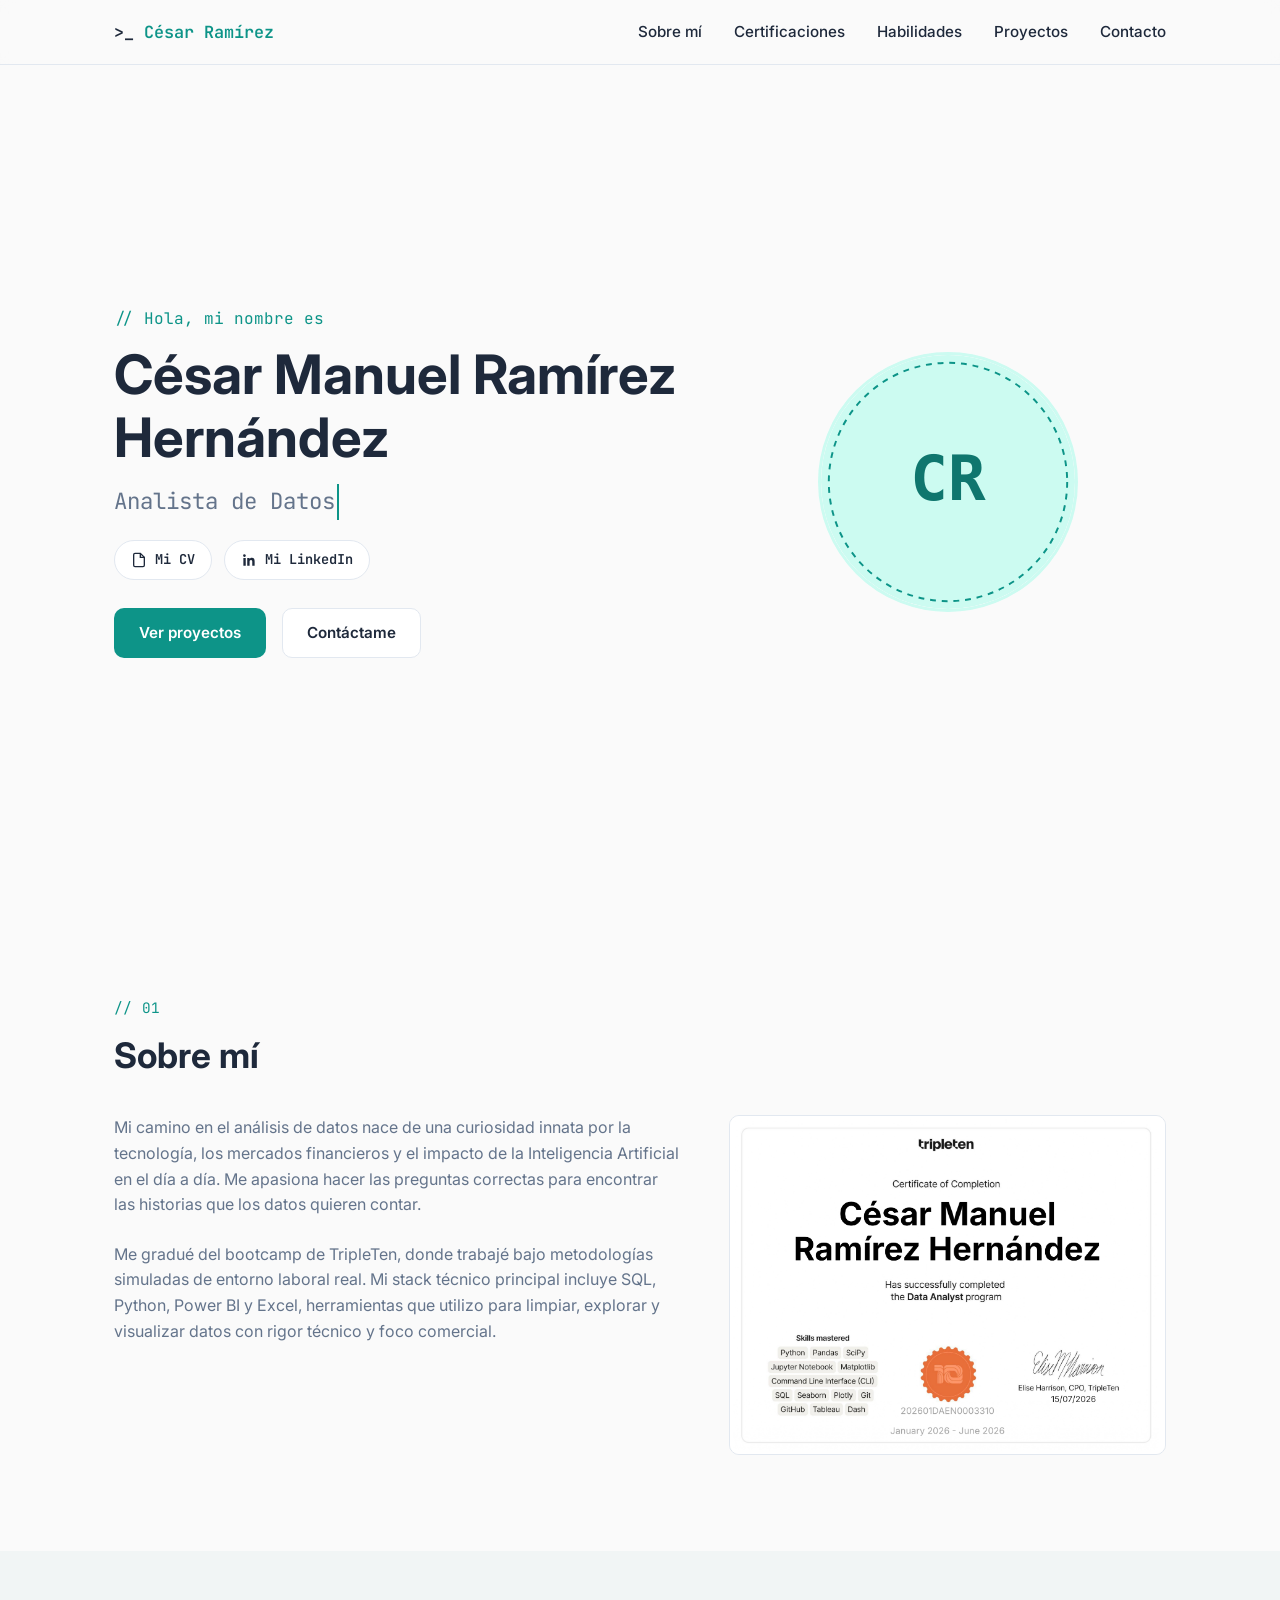
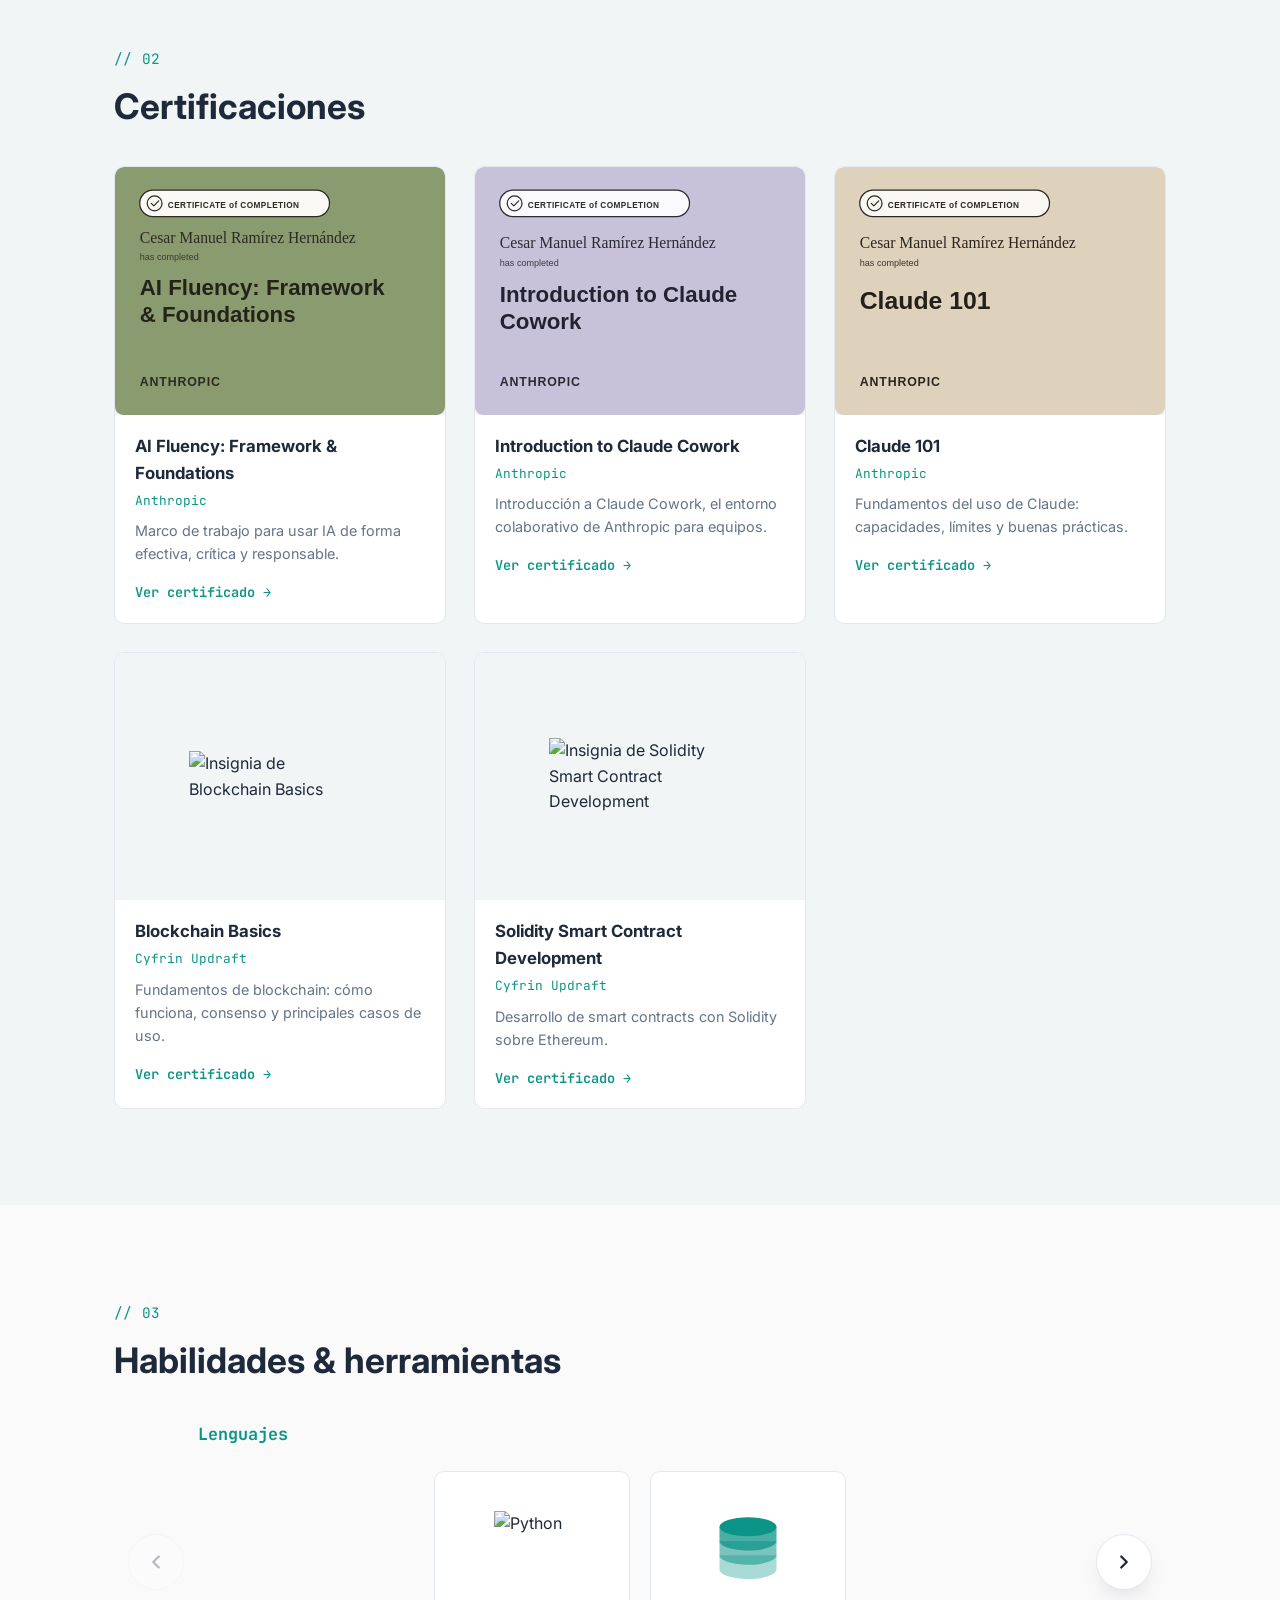
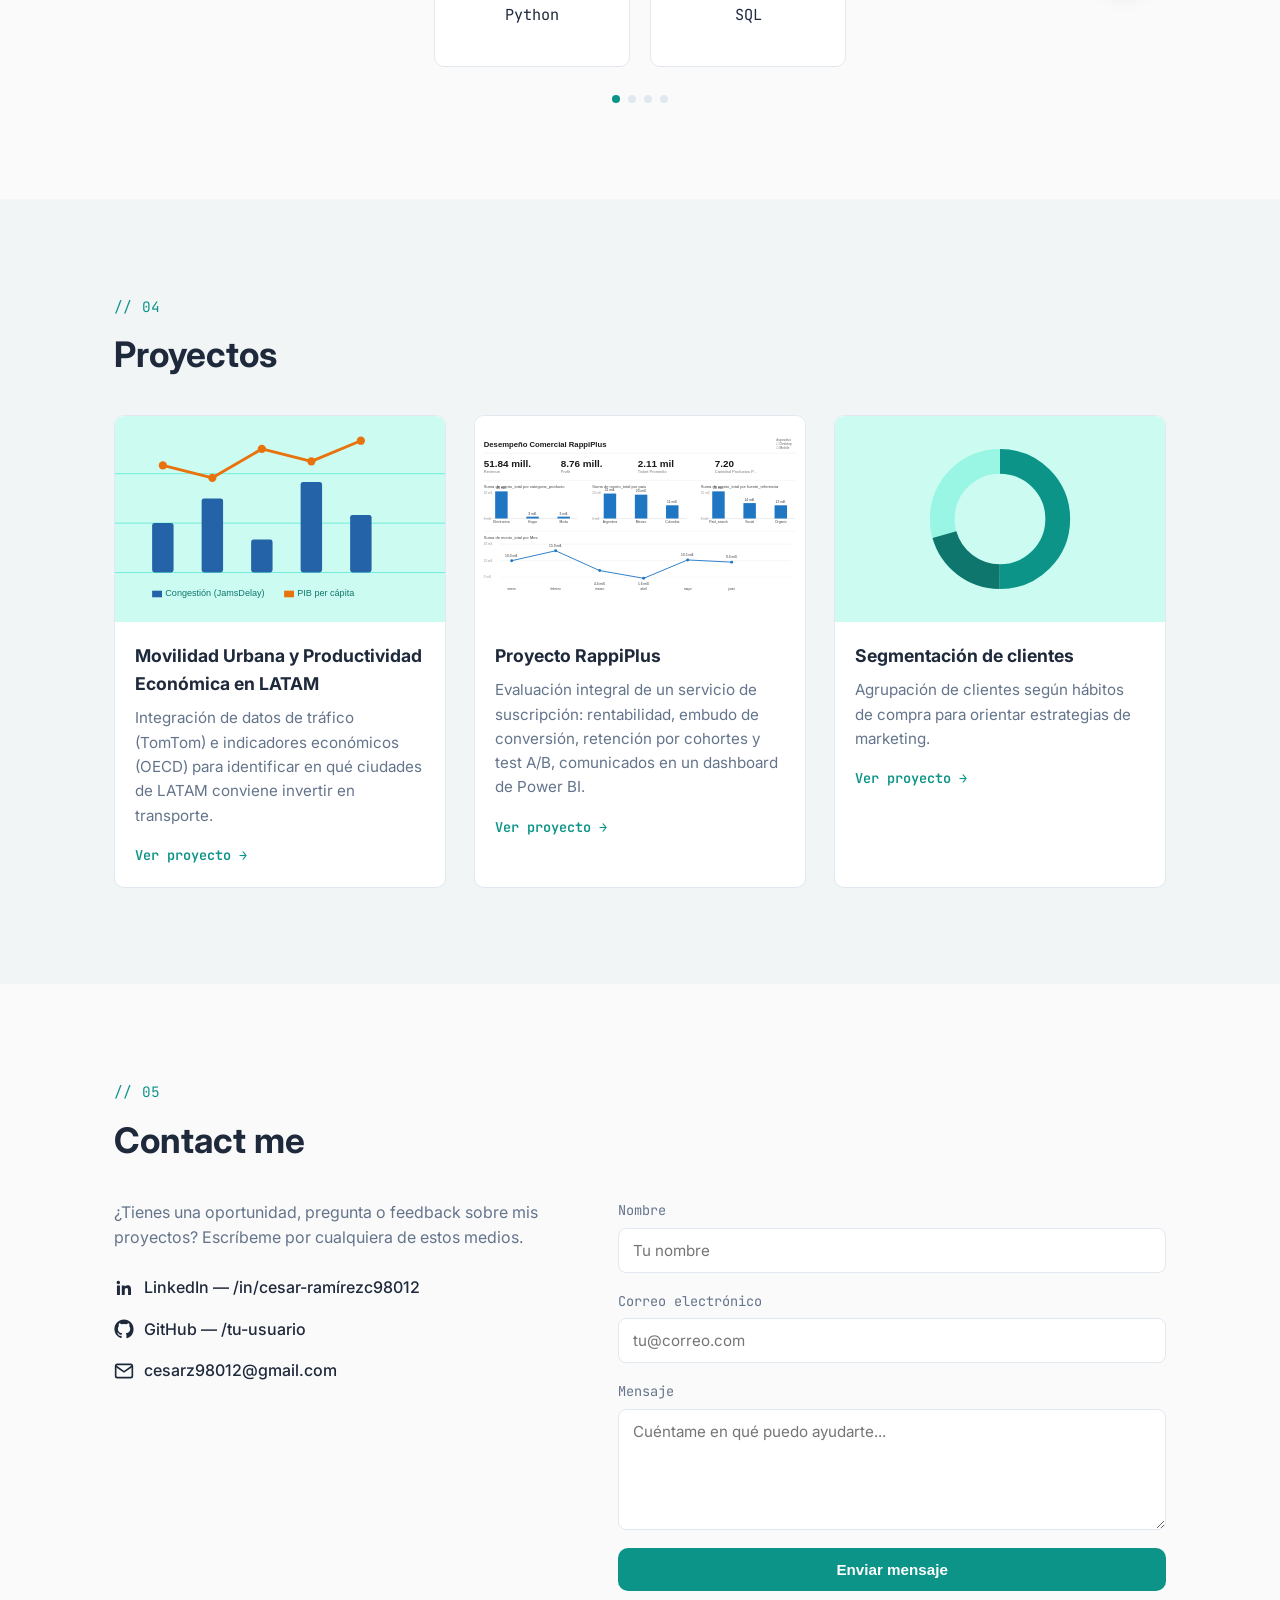
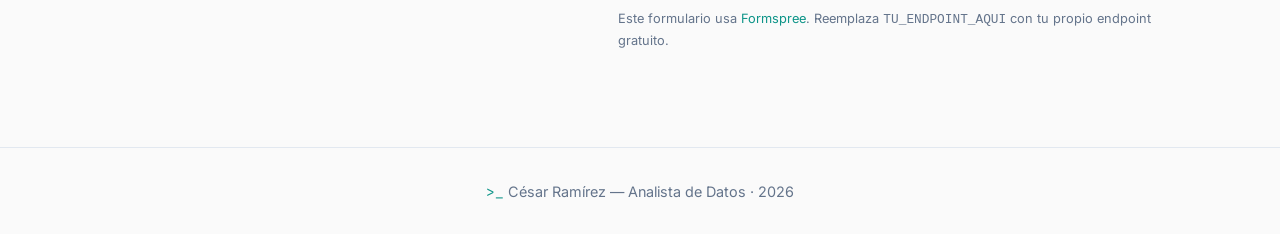
==== index.html @ 8d40a119 "Publicar portafolio de analista de datos Sitio estático con perfil, certificaciones, habilidades, pr" ====
<!DOCTYPE html>
<html lang="es">
<head>
<meta charset="UTF-8">
<meta name="viewport" content="width=device-width, initial-scale=1.0">
<title>César Ramírez — Analista de Datos</title>
<meta name="description" content="Portafolio de César Manuel Ramírez Hernández, analista de datos: proyectos, habilidades y contacto.">
<link rel="preconnect" href="https://fonts.googleapis.com">
<link href="https://fonts.googleapis.com/css2?family=Inter:wght@400;500;600;700&family=JetBrains+Mono:wght@400;600;700&display=swap" rel="stylesheet">
<link rel="stylesheet" href="css/style.css">
</head>
<body>

<nav class="navbar">
  <div class="container">
    <a href="#" class="logo">&gt;_ <span class="accent">César Ramírez</span></a>
    <ul class="nav-links">
      <li><a href="#sobre-mi">Sobre mí</a></li>
      <li><a href="#certificaciones">Certificaciones</a></li>
      <li><a href="#habilidades">Habilidades</a></li>
      <li><a href="#proyectos">Proyectos</a></li>
      <li><a href="#contacto">Contacto</a></li>
    </ul>
    <button class="nav-toggle" aria-label="Abrir menú">
      <span></span><span></span><span></span>
    </button>
  </div>
</nav>

<!-- Hero -->
<header class="hero">
  <div class="container">
    <div class="hero-text">
      <p class="hero-greeting">// Hola, mi nombre es</p>
      <h1>César Manuel Ramírez Hernández</h1>
      <p class="hero-role"><span class="hero-role-text"></span><span class="cursor">&nbsp;</span></p>
      <div class="hero-badges">
        <a href="assets/cv/CV-Cesar-Ramirez.pdf" target="_blank" rel="noopener" class="badge">
          <svg viewBox="0 0 24 24" fill="none" stroke="currentColor" stroke-width="2"><path d="M14 2H6a2 2 0 0 0-2 2v16a2 2 0 0 0 2 2h12a2 2 0 0 0 2-2V8z"/><path d="M14 2v6h6"/></svg>
          Mi CV
        </a>
        <a href="https://www.linkedin.com/in/cesar-ram%C3%ADrezc98012/" target="_blank" rel="noopener" class="badge">
          <svg viewBox="0 0 24 24" fill="currentColor"><path d="M20.45 20.45h-3.56v-5.57c0-1.33-.02-3.03-1.85-3.03-1.86 0-2.14 1.45-2.14 2.94v5.66H9.34V9h3.42v1.56h.05c.48-.9 1.63-1.85 3.36-1.85 3.6 0 4.27 2.37 4.27 5.45v6.29zM5.34 7.43a2.07 2.07 0 1 1 0-4.13 2.07 2.07 0 0 1 0 4.13zM7.12 20.45H3.56V9h3.56v11.45z"/></svg>
          Mi LinkedIn
        </a>
      </div>
      <div class="hero-cta">
        <a href="#proyectos" class="btn btn-primary">Ver proyectos</a>
        <a href="#contacto" class="btn btn-outline">Contáctame</a>
      </div>
    </div>
    <div class="hero-avatar">
      <img src="assets/img/avatar.svg" alt="Foto de perfil de César Ramírez" width="260" height="260">
    </div>
  </div>
</header>

<!-- Sobre mi -->
<section id="sobre-mi">
  <div class="container">
    <p class="section-label">// 01</p>
    <h2>Sobre mí</h2>
    <div class="about-grid">
      <div class="about-content">
        <p>Mi camino en el análisis de datos nace de una curiosidad innata por la tecnología, los mercados financieros y el impacto de la Inteligencia Artificial en el día a día. Me apasiona hacer las preguntas correctas para encontrar las historias que los datos quieren contar.</p>
        <p>Me gradué del bootcamp de TripleTen, donde trabajé bajo metodologías simuladas de entorno laboral real. Mi stack técnico principal incluye SQL, Python, Power BI y Excel, herramientas que utilizo para limpiar, explorar y visualizar datos con rigor técnico y foco comercial.</p>
      </div>

      <div class="diploma-card">
        <img src="assets/img/certs/tripleten-diploma.jpg" alt="Certificado de Data Analyst de TripleTen a nombre de César Manuel Ramírez Hernández">
      </div>
    </div>
  </div>
</section>

<!-- Certificaciones -->
<section id="certificaciones">
  <div class="container">
    <p class="section-label">// 02</p>
    <h2>Certificaciones</h2>
    <div class="certs-grid">

      <a href="https://verify.skilljar.com/c/xih43ahjy96b" target="_blank" rel="noopener" class="cert-card">
        <div class="cert-thumb cert-thumb-full"><img src="assets/img/certs/ai-fluency.svg" alt="Certificado de AI Fluency: Framework & Foundations"></div>
        <div class="cert-body">
          <h3>AI Fluency: Framework &amp; Foundations</h3>
          <span class="cert-issuer">Anthropic</span>
          <p>Marco de trabajo para usar IA de forma efectiva, crítica y responsable.</p>
          <span class="cert-link">Ver certificado →</span>
        </div>
      </a>

      <a href="https://verify.skilljar.com/c/6xf5xgwtjjh9" target="_blank" rel="noopener" class="cert-card">
        <div class="cert-thumb cert-thumb-full"><img src="assets/img/certs/claude-cowork.svg" alt="Certificado de Introduction to Claude Cowork"></div>
        <div class="cert-body">
          <h3>Introduction to Claude Cowork</h3>
          <span class="cert-issuer">Anthropic</span>
          <p>Introducción a Claude Cowork, el entorno colaborativo de Anthropic para equipos.</p>
          <span class="cert-link">Ver certificado →</span>
        </div>
      </a>

      <a href="https://verify.skilljar.com/c/8r6z4qboiqzu" target="_blank" rel="noopener" class="cert-card">
        <div class="cert-thumb cert-thumb-full"><img src="assets/img/certs/claude-101.svg" alt="Certificado de Claude 101"></div>
        <div class="cert-body">
          <h3>Claude 101</h3>
          <span class="cert-issuer">Anthropic</span>
          <p>Fundamentos del uso de Claude: capacidades, límites y buenas prácticas.</p>
          <span class="cert-link">Ver certificado →</span>
        </div>
      </a>

      <a href="https://profiles.cyfrin.io/u/cesarz98012/achievements/blockchain-basics" target="_blank" rel="noopener" class="cert-card">
        <div class="cert-thumb"><img src="https://res.cloudinary.com/droqoz7lg/image/upload/f_auto/q_auto/v1748556702/assets/blockchain-basics-badge.png" alt="Insignia de Blockchain Basics"></div>
        <div class="cert-body">
          <h3>Blockchain Basics</h3>
          <span class="cert-issuer">Cyfrin Updraft</span>
          <p>Fundamentos de blockchain: cómo funciona, consenso y principales casos de uso.</p>
          <span class="cert-link">Ver certificado →</span>
        </div>
      </a>

      <a href="https://profiles.cyfrin.io/u/cesarz98012/achievements/solidity" target="_blank" rel="noopener" class="cert-card">
        <div class="cert-thumb"><img src="https://res.cloudinary.com/droqoz7lg/image/upload/f_auto/q_auto/v1748556702/assets/solidity-101.png" alt="Insignia de Solidity Smart Contract Development"></div>
        <div class="cert-body">
          <h3>Solidity Smart Contract Development</h3>
          <span class="cert-issuer">Cyfrin Updraft</span>
          <p>Desarrollo de smart contracts con Solidity sobre Ethereum.</p>
          <span class="cert-link">Ver certificado →</span>
        </div>
      </a>

    </div>
  </div>
</section>

<!-- Habilidades -->
<section id="habilidades">
  <div class="container">
    <p class="section-label">// 03</p>
    <h2>Habilidades &amp; herramientas</h2>
    <div class="skills-carousel">
      <button class="carousel-arrow prev" id="skillPrev" aria-label="Categoría anterior">
        <svg viewBox="0 0 24 24" fill="none" stroke="currentColor" stroke-width="2.5" stroke-linecap="round" stroke-linejoin="round"><polyline points="15 18 9 12 15 6"/></svg>
      </button>
      <button class="carousel-arrow next" id="skillNext" aria-label="Siguiente categoría">
        <svg viewBox="0 0 24 24" fill="none" stroke="currentColor" stroke-width="2.5" stroke-linecap="round" stroke-linejoin="round"><polyline points="9 18 15 12 9 6"/></svg>
      </button>
      <div class="skills-track-wrap">
        <div class="skills-track">

          <div class="skill-slide">
            <h3>Lenguajes</h3>
            <div class="skill-items">
              <div class="skill-item"><img src="https://cdn.jsdelivr.net/npm/simple-icons@latest/icons/python.svg" alt="Python"><span>Python</span></div>
              <div class="skill-item"><img src="assets/img/skills/sql.svg" alt="SQL"><span>SQL</span></div>
            </div>
          </div>

          <div class="skill-slide">
            <h3>Librerías</h3>
            <div class="skill-items">
              <div class="skill-item"><img src="https://cdn.jsdelivr.net/npm/simple-icons@latest/icons/pandas.svg" alt="Pandas"><span>Pandas</span></div>
              <div class="skill-item"><img src="https://cdn.jsdelivr.net/npm/simple-icons@latest/icons/numpy.svg" alt="NumPy"><span>NumPy</span></div>
              <div class="skill-item"><img src="assets/img/skills/matplotlib.svg" alt="Matplotlib"><span>Matplotlib</span></div>
              <div class="skill-item"><img src="assets/img/skills/seaborn.svg" alt="Seaborn"><span>Seaborn</span></div>
            </div>
          </div>

          <div class="skill-slide">
            <h3>Visualización</h3>
            <div class="skill-items">
              <div class="skill-item"><img src="https://cdn.jsdelivr.net/npm/simple-icons@latest/icons/tableau.svg" alt="Tableau"><span>Tableau</span></div>
              <div class="skill-item"><img src="https://cdn.jsdelivr.net/npm/simple-icons@latest/icons/powerbi.svg" alt="Power BI"><span>Power BI</span></div>
              <div class="skill-item"><img src="https://cdn.jsdelivr.net/npm/simple-icons@latest/icons/microsoftexcel.svg" alt="Excel"><span>Excel</span></div>
            </div>
          </div>

          <div class="skill-slide">
            <h3>Otras herramientas</h3>
            <div class="skill-items">
              <div class="skill-item"><img src="https://cdn.jsdelivr.net/npm/simple-icons@latest/icons/git.svg" alt="Git"><span>Git</span></div>
              <div class="skill-item"><img src="https://cdn.jsdelivr.net/npm/simple-icons@latest/icons/github.svg" alt="GitHub"><span>GitHub</span></div>
              <div class="skill-item"><img src="https://cdn.jsdelivr.net/npm/simple-icons@latest/icons/jupyter.svg" alt="Jupyter Notebook"><span>Jupyter Notebook</span></div>
              <div class="skill-item"><img src="https://cdn.jsdelivr.net/npm/simple-icons@latest/icons/googlesheets.svg" alt="Google Sheets"><span>Google Sheets</span></div>
            </div>
          </div>

        </div>
      </div>
      <div class="carousel-dots" id="skillDots">
        <span class="dot active"></span><span class="dot"></span><span class="dot"></span><span class="dot"></span>
      </div>
    </div>
  </div>
</section>

<!-- Proyectos -->
<section id="proyectos">
  <div class="container">
    <p class="section-label">// 04</p>
    <h2>Proyectos</h2>
    <div class="projects-grid">

      <a href="proyectos/proyecto-1.html" class="project-card">
        <div class="project-thumb"><img src="assets/img/projects/proyecto-1.svg" alt="Miniatura del proyecto Movilidad Urbana y Productividad Económica en LATAM"></div>
        <div class="project-body">
          <h3>Movilidad Urbana y Productividad Económica en LATAM</h3>
          <p>Integración de datos de tráfico (TomTom) e indicadores económicos (OECD) para identificar en qué ciudades de LATAM conviene invertir en transporte.</p>
          <span class="project-link">Ver proyecto →</span>
        </div>
      </a>

      <a href="proyectos/proyecto-2.html" class="project-card">
        <div class="project-thumb"><img src="assets/img/projects/proyecto-2.svg" alt="Miniatura del dashboard de desempeño comercial de RappiPlus"></div>
        <div class="project-body">
          <h3>Proyecto RappiPlus</h3>
          <p>Evaluación integral de un servicio de suscripción: rentabilidad, embudo de conversión, retención por cohortes y test A/B, comunicados en un dashboard de Power BI.</p>
          <span class="project-link">Ver proyecto →</span>
        </div>
      </a>

      <a href="proyectos/proyecto-3.html" class="project-card">
        <div class="project-thumb"><img src="assets/img/projects/proyecto-3.svg" alt="Miniatura del proyecto 3"></div>
        <div class="project-body">
          <h3>Segmentación de clientes</h3>
          <p>Agrupación de clientes según hábitos de compra para orientar estrategias de marketing.</p>
          <span class="project-link">Ver proyecto →</span>
        </div>
      </a>

    </div>
  </div>
</section>

<!-- Contacto -->
<section id="contacto">
  <div class="container">
    <p class="section-label">// 05</p>
    <h2>Contact me</h2>
    <div class="contact-grid">
      <div class="contact-info">
        <p style="color: var(--text-muted); margin-bottom: 24px;">¿Tienes una oportunidad, pregunta o feedback sobre mis proyectos? Escríbeme por cualquiera de estos medios.</p>
        <ul class="social-list">
          <li>
            <a href="https://www.linkedin.com/in/cesar-ram%C3%ADrezc98012/" target="_blank" rel="noopener">
              <svg class="social-icon" viewBox="0 0 24 24" fill="currentColor"><path d="M20.45 20.45h-3.56v-5.57c0-1.33-.02-3.03-1.85-3.03-1.86 0-2.14 1.45-2.14 2.94v5.66H9.34V9h3.42v1.56h.05c.48-.9 1.63-1.85 3.36-1.85 3.6 0 4.27 2.37 4.27 5.45v6.29zM5.34 7.43a2.07 2.07 0 1 1 0-4.13 2.07 2.07 0 0 1 0 4.13zM7.12 20.45H3.56V9h3.56v11.45z"/></svg>
              LinkedIn — /in/cesar-ramírezc98012
            </a>
          </li>
          <li>
            <a href="#" target="_blank" rel="noopener">
              <svg class="social-icon" viewBox="0 0 24 24" fill="currentColor"><path d="M12 .5C5.65.5.5 5.65.5 12c0 5.09 3.29 9.4 7.86 10.93.58.1.79-.25.79-.56v-2.17c-3.2.7-3.88-1.35-3.88-1.35-.52-1.33-1.28-1.68-1.28-1.68-1.04-.72.08-.7.08-.7 1.16.08 1.77 1.2 1.77 1.2 1.03 1.77 2.7 1.26 3.36.96.1-.75.4-1.26.72-1.55-2.55-.29-5.24-1.28-5.24-5.68 0-1.26.45-2.28 1.19-3.09-.12-.29-.52-1.46.11-3.05 0 0 .97-.31 3.18 1.18a11 11 0 0 1 5.79 0c2.2-1.49 3.17-1.18 3.17-1.18.63 1.59.24 2.76.12 3.05.74.81 1.19 1.83 1.19 3.09 0 4.41-2.7 5.38-5.27 5.67.41.36.78 1.08.78 2.17v3.22c0 .31.21.67.8.56A11.52 11.52 0 0 0 23.5 12C23.5 5.65 18.35.5 12 .5z"/></svg>
              GitHub — /tu-usuario
            </a>
          </li>
          <li>
            <a href="mailto:cesarz98012@gmail.com">
              <svg class="social-icon" viewBox="0 0 24 24" fill="none" stroke="currentColor" stroke-width="2"><rect x="2" y="4" width="20" height="16" rx="2"/><path d="M2 6l10 7 10-7"/></svg>
              cesarz98012@gmail.com
            </a>
          </li>
        </ul>
      </div>

      <form class="contact-form" action="https://formspree.io/f/TU_ENDPOINT_AQUI" method="POST">
        <div class="form-group">
          <label for="name">Nombre</label>
          <input type="text" id="name" name="name" placeholder="Tu nombre" required>
        </div>
        <div class="form-group">
          <label for="email">Correo electrónico</label>
          <input type="email" id="email" name="_replyto" placeholder="tu@correo.com" required>
        </div>
        <div class="form-group">
          <label for="message">Mensaje</label>
          <textarea id="message" name="message" rows="5" placeholder="Cuéntame en qué puedo ayudarte..." required></textarea>
        </div>
        <button type="submit" class="btn btn-primary">Enviar mensaje</button>
        <p class="form-note">Este formulario usa <a href="https://formspree.io" target="_blank" rel="noopener" style="color: var(--accent);">Formspree</a>. Reemplaza <code>TU_ENDPOINT_AQUI</code> con tu propio endpoint gratuito.</p>
      </form>
    </div>
  </div>
</section>

<footer>
  <div class="container">
    <p><span class="accent">&gt;_</span> César Ramírez — Analista de Datos · <span id="year"></span></p>
  </div>
</footer>

<script>document.getElementById('year').textContent = new Date().getFullYear();</script>
<script src="js/main.js"></script>
</body>
</html>
---- css/style.css ----
/* ============================================
   Variables
============================================ */
:root {
  --bg: #fafafa;
  --bg-alt: #f1f5f5;
  --surface: #ffffff;
  --text: #1e293b;
  --text-muted: #64748b;
  --border: #e2e8f0;
  --accent: #0d9488;
  --accent-dark: #0f766e;
  --accent-light: #ccfbf1;
  --font-sans: 'Inter', system-ui, -apple-system, sans-serif;
  --font-mono: 'JetBrains Mono', 'Courier New', monospace;
  --max-width: 1100px;
  --radius: 10px;
}

* {
  margin: 0;
  padding: 0;
  box-sizing: border-box;
}

html {
  scroll-behavior: smooth;
}

body {
  font-family: var(--font-sans);
  background: var(--bg);
  color: var(--text);
  line-height: 1.6;
  -webkit-font-smoothing: antialiased;
}

a {
  color: inherit;
  text-decoration: none;
}

img {
  max-width: 100%;
  display: block;
}

.container {
  max-width: var(--max-width);
  margin: 0 auto;
  padding: 0 24px;
}

.section-label {
  font-family: var(--font-mono);
  color: var(--accent);
  font-size: 0.9rem;
  margin-bottom: 8px;
  letter-spacing: 0.02em;
}

section h2 {
  font-size: clamp(1.6rem, 3vw, 2.2rem);
  margin-bottom: 32px;
}

section {
  padding: 96px 0;
}

section:nth-of-type(even) {
  background: var(--bg-alt);
}

/* ============================================
   Nav
============================================ */
.navbar {
  position: fixed;
  top: 0;
  left: 0;
  right: 0;
  z-index: 100;
  background: rgba(250, 250, 250, 0.85);
  backdrop-filter: blur(8px);
  border-bottom: 1px solid var(--border);
}

.navbar .container {
  display: flex;
  align-items: center;
  justify-content: space-between;
  height: 64px;
}

.logo {
  font-family: var(--font-mono);
  font-weight: 600;
  font-size: 1.05rem;
}

.logo .accent {
  color: var(--accent);
}

.nav-links {
  display: flex;
  gap: 32px;
  list-style: none;
}

.nav-links a {
  font-size: 0.95rem;
  font-weight: 500;
  transition: color 0.2s ease;
}

.nav-links a:hover {
  color: var(--accent);
}

.nav-toggle {
  display: none;
  flex-direction: column;
  gap: 5px;
  background: none;
  border: none;
  cursor: pointer;
  padding: 6px;
}

.nav-toggle span {
  width: 24px;
  height: 2px;
  background: var(--text);
  border-radius: 2px;
}

/* ============================================
   Hero
============================================ */
.hero {
  padding-top: 160px;
  padding-bottom: 96px;
  min-height: 100vh;
  display: flex;
  align-items: center;
}

.hero .container {
  display: grid;
  grid-template-columns: 1.3fr 1fr;
  gap: 48px;
  align-items: center;
}

.hero-greeting {
  font-family: var(--font-mono);
  color: var(--accent);
  margin-bottom: 12px;
  font-size: 1rem;
}

.hero h1 {
  font-size: clamp(2.2rem, 5vw, 3.4rem);
  font-weight: 700;
  margin-bottom: 16px;
  line-height: 1.15;
}

.hero-role {
  font-family: var(--font-mono);
  font-size: clamp(1.1rem, 2.2vw, 1.4rem);
  color: var(--text-muted);
  margin-bottom: 20px;
  min-height: 1.6em;
}

.cursor {
  display: inline-block;
  width: 2px;
  background: var(--accent);
  margin-left: 2px;
  animation: blink 1s step-start infinite;
}

@keyframes blink {
  50% { opacity: 0; }
}

.hero-tagline {
  color: var(--text-muted);
  max-width: 46ch;
  margin-bottom: 32px;
}

.hero-badges {
  display: flex;
  gap: 12px;
  flex-wrap: wrap;
  margin-bottom: 28px;
}

.badge {
  display: inline-flex;
  align-items: center;
  gap: 8px;
  font-family: var(--font-mono);
  font-size: 0.85rem;
  font-weight: 600;
  padding: 8px 16px;
  border-radius: 999px;
  border: 1px solid var(--border);
  background: var(--surface);
  transition: border-color 0.2s ease, color 0.2s ease, transform 0.15s ease;
}

.badge:hover {
  border-color: var(--accent);
  color: var(--accent-dark);
  transform: translateY(-2px);
}

.badge svg {
  width: 16px;
  height: 16px;
}

.hero-cta {
  display: flex;
  gap: 16px;
  flex-wrap: wrap;
}

.btn {
  display: inline-block;
  padding: 12px 24px;
  border-radius: var(--radius);
  font-weight: 600;
  font-size: 0.95rem;
  transition: transform 0.15s ease, box-shadow 0.15s ease;
  border: 1px solid transparent;
  cursor: pointer;
}

.btn:hover {
  transform: translateY(-2px);
}

.btn-primary {
  background: var(--accent);
  color: #ffffff;
}

.btn-primary:hover {
  box-shadow: 0 8px 20px -8px rgba(13, 148, 136, 0.6);
}

.btn-outline {
  border-color: var(--border);
  color: var(--text);
  background: var(--surface);
}

.btn-outline:hover {
  border-color: var(--accent);
  color: var(--accent);
}

.hero-avatar {
  justify-self: center;
}

.hero-avatar img {
  width: 260px;
  height: 260px;
  border-radius: 50%;
  border: 3px solid var(--accent-light);
}

/* ============================================
   Sobre mi
============================================ */
.about-grid {
  display: grid;
  grid-template-columns: 1.3fr 1fr;
  gap: 48px;
  align-items: start;
}

.about-content {
  display: grid;
  grid-template-columns: 1fr;
  gap: 24px;
}

.about-content p {
  color: var(--text-muted);
}

.about-content strong {
  color: var(--text);
}

/* ============================================
   Diploma card (Sobre mí)
============================================ */
.diploma-card {
  border: 1px solid var(--border);
  border-radius: var(--radius);
  overflow: hidden;
}

.diploma-card img {
  width: 100%;
  display: block;
}

/* ============================================
   Certificaciones
============================================ */
.certs-grid {
  display: grid;
  grid-template-columns: repeat(auto-fit, minmax(260px, 1fr));
  gap: 28px;
}

.cert-card {
  display: block;
  background: var(--surface);
  border: 1px solid var(--border);
  border-radius: var(--radius);
  overflow: hidden;
  transition: border-color 0.2s ease, transform 0.2s ease, box-shadow 0.2s ease;
}

.cert-card:hover {
  border-color: var(--accent);
  transform: translateY(-4px);
  box-shadow: 0 12px 30px -14px rgba(15, 23, 42, 0.25);
}

.cert-thumb {
  aspect-ratio: 4 / 3;
  background: var(--bg-alt);
  display: flex;
  align-items: center;
  justify-content: center;
  overflow: hidden;
}

.cert-thumb img {
  max-width: 55%;
  max-height: 55%;
  object-fit: contain;
}

.cert-thumb.cert-thumb-full img {
  max-width: 100%;
  max-height: 100%;
  width: 100%;
  height: 100%;
  object-fit: cover;
}

.cert-body {
  padding: 18px 20px;
}

.cert-body h3 {
  font-size: 1.05rem;
  margin-bottom: 4px;
}

.cert-issuer {
  font-family: var(--font-mono);
  font-size: 0.8rem;
  color: var(--accent);
  display: block;
  margin-bottom: 8px;
}

.cert-body p {
  color: var(--text-muted);
  font-size: 0.9rem;
  margin-bottom: 14px;
}

.cert-link {
  font-family: var(--font-mono);
  font-size: 0.85rem;
  color: var(--accent);
  font-weight: 600;
}

/* ============================================
   Habilidades
============================================ */
.skills-carousel {
  max-width: 100%;
  position: relative;
}

.skills-track-wrap {
  overflow: hidden;
  margin: 0 84px;
}

.skills-track {
  display: flex;
  transition: transform 0.4s ease;
}

.skill-slide {
  flex-shrink: 0;
}

.skill-slide h3 {
  font-family: var(--font-mono);
  font-size: 1.05rem;
  color: var(--accent);
  margin-bottom: 24px;
}

.skill-items {
  display: flex;
  flex-wrap: wrap;
  gap: 20px;
  padding-bottom: 4px;
  justify-content: center;
}

.skill-item {
  display: flex;
  flex-direction: column;
  align-items: center;
  justify-content: center;
  gap: 16px;
  width: 196px;
  min-height: 196px;
  padding: 32px 16px;
  background: var(--surface);
  border: 1px solid var(--border);
  border-radius: var(--radius);
  transition: border-color 0.2s ease, transform 0.2s ease, box-shadow 0.2s ease;
}

.skill-item:hover {
  border-color: var(--accent);
  transform: translateY(-3px);
  box-shadow: 0 12px 24px -16px rgba(15, 23, 42, 0.3);
}

.skill-item img {
  width: 76px;
  height: 76px;
  object-fit: contain;
}

.skill-item span {
  font-family: var(--font-mono);
  font-size: 0.95rem;
  text-align: center;
  color: var(--text);
}

.carousel-arrow {
  position: absolute;
  top: 50%;
  transform: translateY(-50%);
  width: 56px;
  height: 56px;
  border-radius: 50%;
  border: 1px solid var(--border);
  background: var(--surface);
  color: var(--text);
  cursor: pointer;
  display: flex;
  align-items: center;
  justify-content: center;
  box-shadow: 0 10px 25px -12px rgba(15, 23, 42, 0.25);
  transition: background 0.25s ease, border-color 0.25s ease, transform 0.25s ease, box-shadow 0.25s ease;
  z-index: 5;
}

.carousel-arrow.prev {
  left: 14px;
}

.carousel-arrow.next {
  right: 14px;
}

.carousel-arrow svg {
  width: 22px;
  height: 22px;
  transition: stroke 0.25s ease, transform 0.25s ease;
}

.carousel-arrow:hover:not(:disabled) {
  background: var(--accent);
  border-color: var(--accent);
  transform: translateY(-50%) scale(1.08);
  box-shadow: 0 14px 30px -10px rgba(13, 148, 136, 0.45);
}

.carousel-arrow:hover:not(:disabled) svg {
  stroke: #ffffff;
}

.carousel-arrow.next:hover:not(:disabled) svg {
  transform: translateX(2px);
}

.carousel-arrow.prev:hover:not(:disabled) svg {
  transform: translateX(-2px);
}

.carousel-arrow:active:not(:disabled) {
  transform: translateY(-50%) scale(0.95);
}

.carousel-arrow:disabled {
  opacity: 0.3;
  cursor: not-allowed;
  box-shadow: none;
}

.carousel-dots {
  display: flex;
  justify-content: center;
  gap: 8px;
  margin-top: 24px;
}

.carousel-dots .dot {
  width: 8px;
  height: 8px;
  border-radius: 50%;
  background: var(--border);
  transition: background 0.2s ease;
}

.carousel-dots .dot.active {
  background: var(--accent);
}

.chip {
  font-family: var(--font-mono);
  font-size: 0.85rem;
  background: var(--surface);
  border: 1px solid var(--border);
  padding: 6px 14px;
  border-radius: 6px;
  transition: border-color 0.2s ease, color 0.2s ease;
}

.chip:hover {
  border-color: var(--accent);
  color: var(--accent-dark);
}

/* ============================================
   Proyectos
============================================ */
.projects-grid {
  display: grid;
  grid-template-columns: repeat(auto-fit, minmax(280px, 1fr));
  gap: 28px;
}

.project-card {
  background: var(--surface);
  border: 1px solid var(--border);
  border-radius: var(--radius);
  overflow: hidden;
  display: block;
  transition: transform 0.2s ease, box-shadow 0.2s ease, border-color 0.2s ease;
}

.project-card:hover {
  transform: translateY(-4px);
  box-shadow: 0 12px 30px -14px rgba(15, 23, 42, 0.25);
  border-color: var(--accent);
}

.project-thumb {
  aspect-ratio: 16 / 10;
  background: var(--surface);
}

.project-thumb img {
  width: 100%;
  height: 100%;
  object-fit: contain;
}

.project-body {
  padding: 20px;
}

.project-body h3 {
  font-size: 1.1rem;
  margin-bottom: 8px;
}

.project-body p {
  color: var(--text-muted);
  font-size: 0.95rem;
  margin-bottom: 14px;
}

.project-link {
  font-family: var(--font-mono);
  font-size: 0.85rem;
  color: var(--accent);
  font-weight: 600;
}

/* ============================================
   Contacto
============================================ */
.contact-grid {
  display: grid;
  grid-template-columns: 1fr 1.2fr;
  gap: 48px;
}

.social-list {
  list-style: none;
  display: flex;
  flex-direction: column;
  gap: 16px;
}

.social-list a {
  display: flex;
  align-items: center;
  gap: 10px;
  font-weight: 500;
  transition: color 0.2s ease;
}

.social-list a:hover {
  color: var(--accent);
}

.social-icon {
  width: 20px;
  height: 20px;
  flex-shrink: 0;
}

.contact-form {
  display: flex;
  flex-direction: column;
  gap: 18px;
}

.form-group {
  display: flex;
  flex-direction: column;
  gap: 6px;
}

.form-group label {
  font-family: var(--font-mono);
  font-size: 0.85rem;
  color: var(--text-muted);
}

.form-group input,
.form-group textarea {
  font-family: var(--font-sans);
  font-size: 0.95rem;
  padding: 12px 14px;
  border: 1px solid var(--border);
  border-radius: 8px;
  background: var(--surface);
  color: var(--text);
}

.form-group input:focus,
.form-group textarea:focus {
  outline: none;
  border-color: var(--accent);
}

.form-note {
  font-size: 0.8rem;
  color: var(--text-muted);
}

/* ============================================
   Footer
============================================ */
footer {
  padding: 32px 0;
  text-align: center;
  color: var(--text-muted);
  font-size: 0.9rem;
  border-top: 1px solid var(--border);
}

footer .accent {
  color: var(--accent);
  font-family: var(--font-mono);
}

/* ============================================
   Project detail pages
============================================ */
.project-hero {
  padding-top: 140px;
  padding-bottom: 48px;
}

.back-link {
  font-family: var(--font-mono);
  font-size: 0.9rem;
  color: var(--accent);
  display: inline-block;
  margin-bottom: 24px;
}

.project-hero h1 {
  font-size: clamp(1.8rem, 4vw, 2.6rem);
  margin-bottom: 12px;
}

.project-meta {
  color: var(--text-muted);
  margin-bottom: 32px;
}

.project-hero-img {
  border-radius: var(--radius);
  overflow: hidden;
  border: 1px solid var(--border);
}

.project-detail {
  padding: 64px 0;
  max-width: 75ch;
  margin: 0 auto;
}

.project-detail h2 {
  font-size: 1.4rem;
  margin-top: 40px;
  margin-bottom: 16px;
}

.project-detail h2:first-child {
  margin-top: 0;
}

.project-detail p,
.project-detail li {
  color: var(--text-muted);
  margin-bottom: 12px;
}

.project-detail ul {
  padding-left: 20px;
}

.hero-img-photo {
  display: block;
  margin: 0 auto;
  width: 512px;
  max-width: 100%;
}

.step-screenshot {
  display: block;
  max-width: 100%;
  margin: 14px 0 6px;
  border: 1px solid var(--border);
  border-radius: 8px;
  box-shadow: 0 8px 20px -12px rgba(15, 23, 42, 0.25);
}

.tool-tags {
  display: flex;
  flex-wrap: wrap;
  gap: 10px;
  margin-bottom: 20px;
}

/* ============================================
   Responsive
============================================ */
@media (max-width: 860px) {
  .hero .container {
    grid-template-columns: 1fr;
    text-align: center;
  }

  .about-grid {
    grid-template-columns: 1fr;
  }

  .hero-cta {
    justify-content: center;
  }

  .hero-avatar {
    order: -1;
  }

  .hero-avatar img {
    width: 180px;
    height: 180px;
  }

  .contact-grid {
    grid-template-columns: 1fr;
  }
}

@media (max-width: 700px) {
  .nav-links {
    position: fixed;
    top: 64px;
    left: 0;
    right: 0;
    background: var(--surface);
    border-bottom: 1px solid var(--border);
    flex-direction: column;
    padding: 24px;
    gap: 20px;
    transform: translateY(-150%);
    transition: transform 0.25s ease;
  }

  .nav-links.open {
    transform: translateY(0);
  }

  .nav-toggle {
    display: flex;
  }

  section {
    padding: 64px 0;
  }

  .skills-track-wrap {
    margin: 0 52px;
  }

  .carousel-arrow {
    width: 44px;
    height: 44px;
  }

  .carousel-arrow.prev {
    left: 2px;
  }

  .carousel-arrow.next {
    right: 2px;
  }

  .carousel-arrow svg {
    width: 18px;
    height: 18px;
  }
}
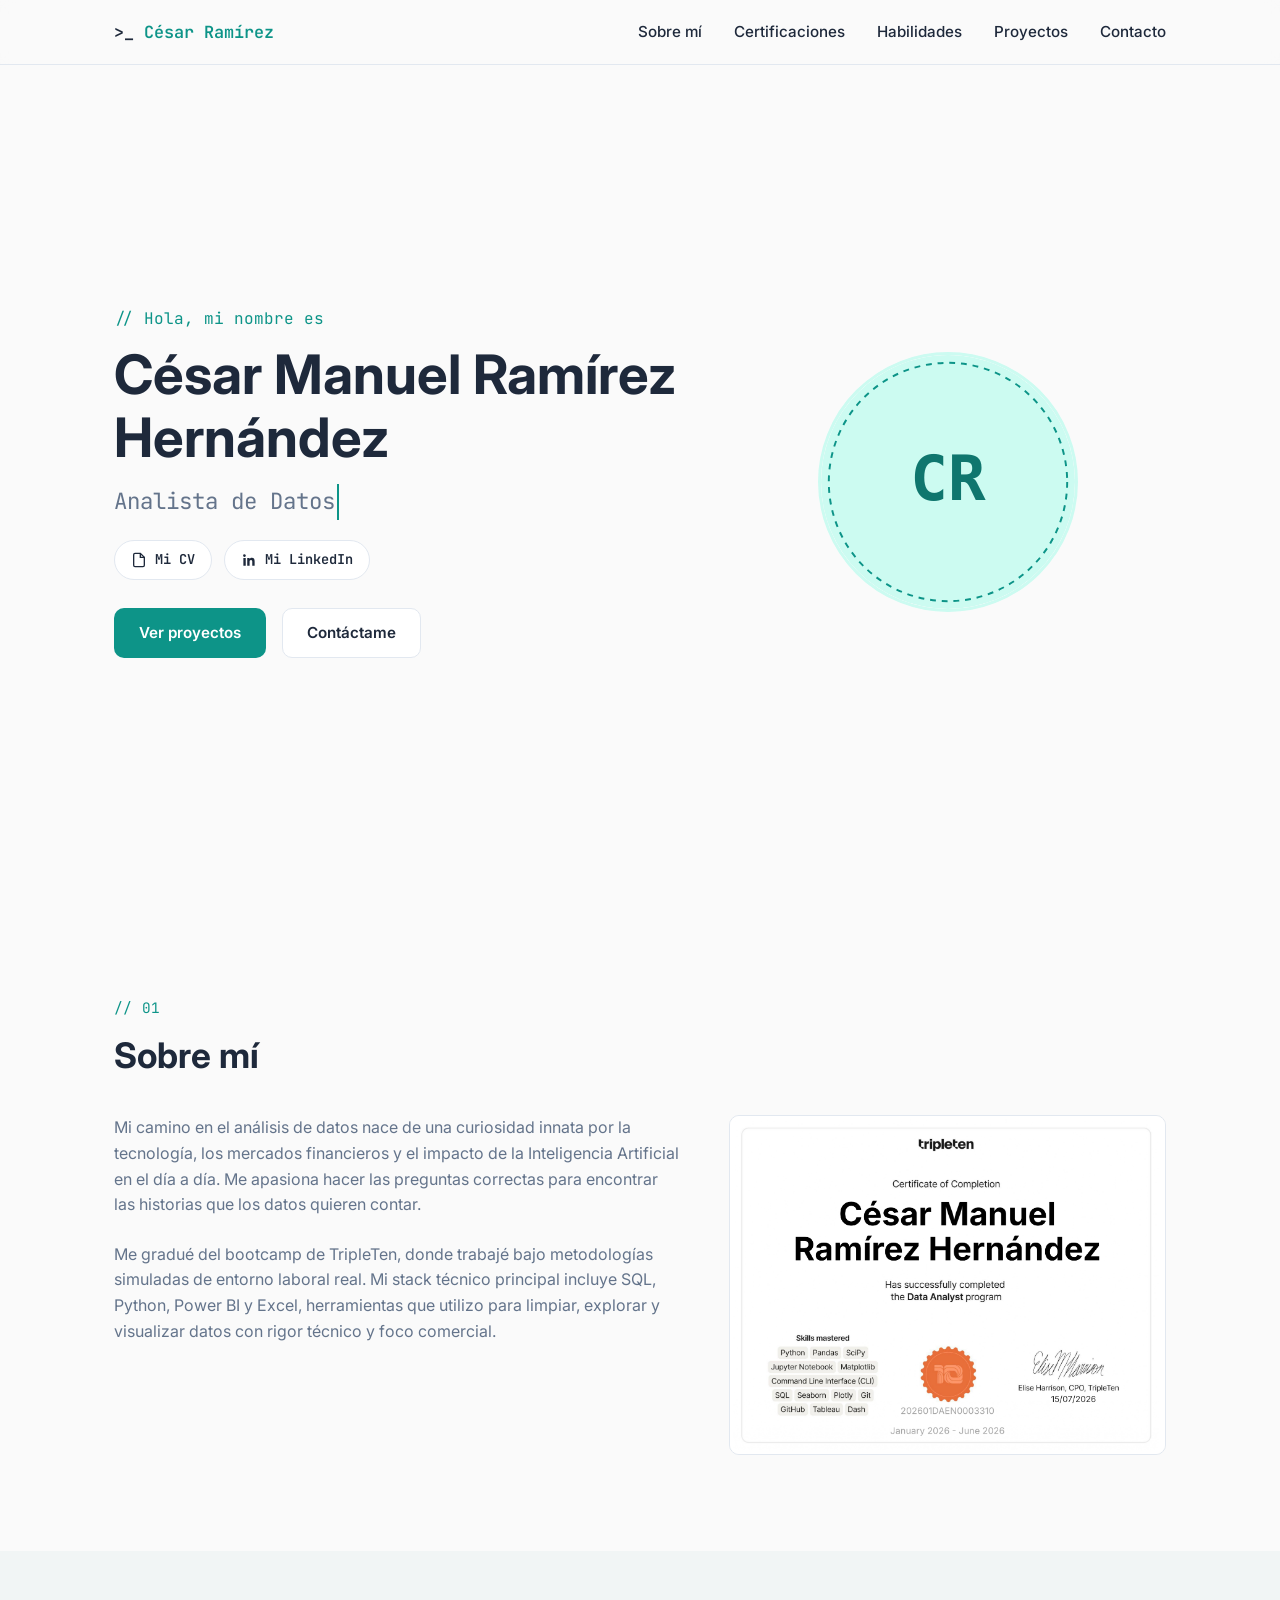
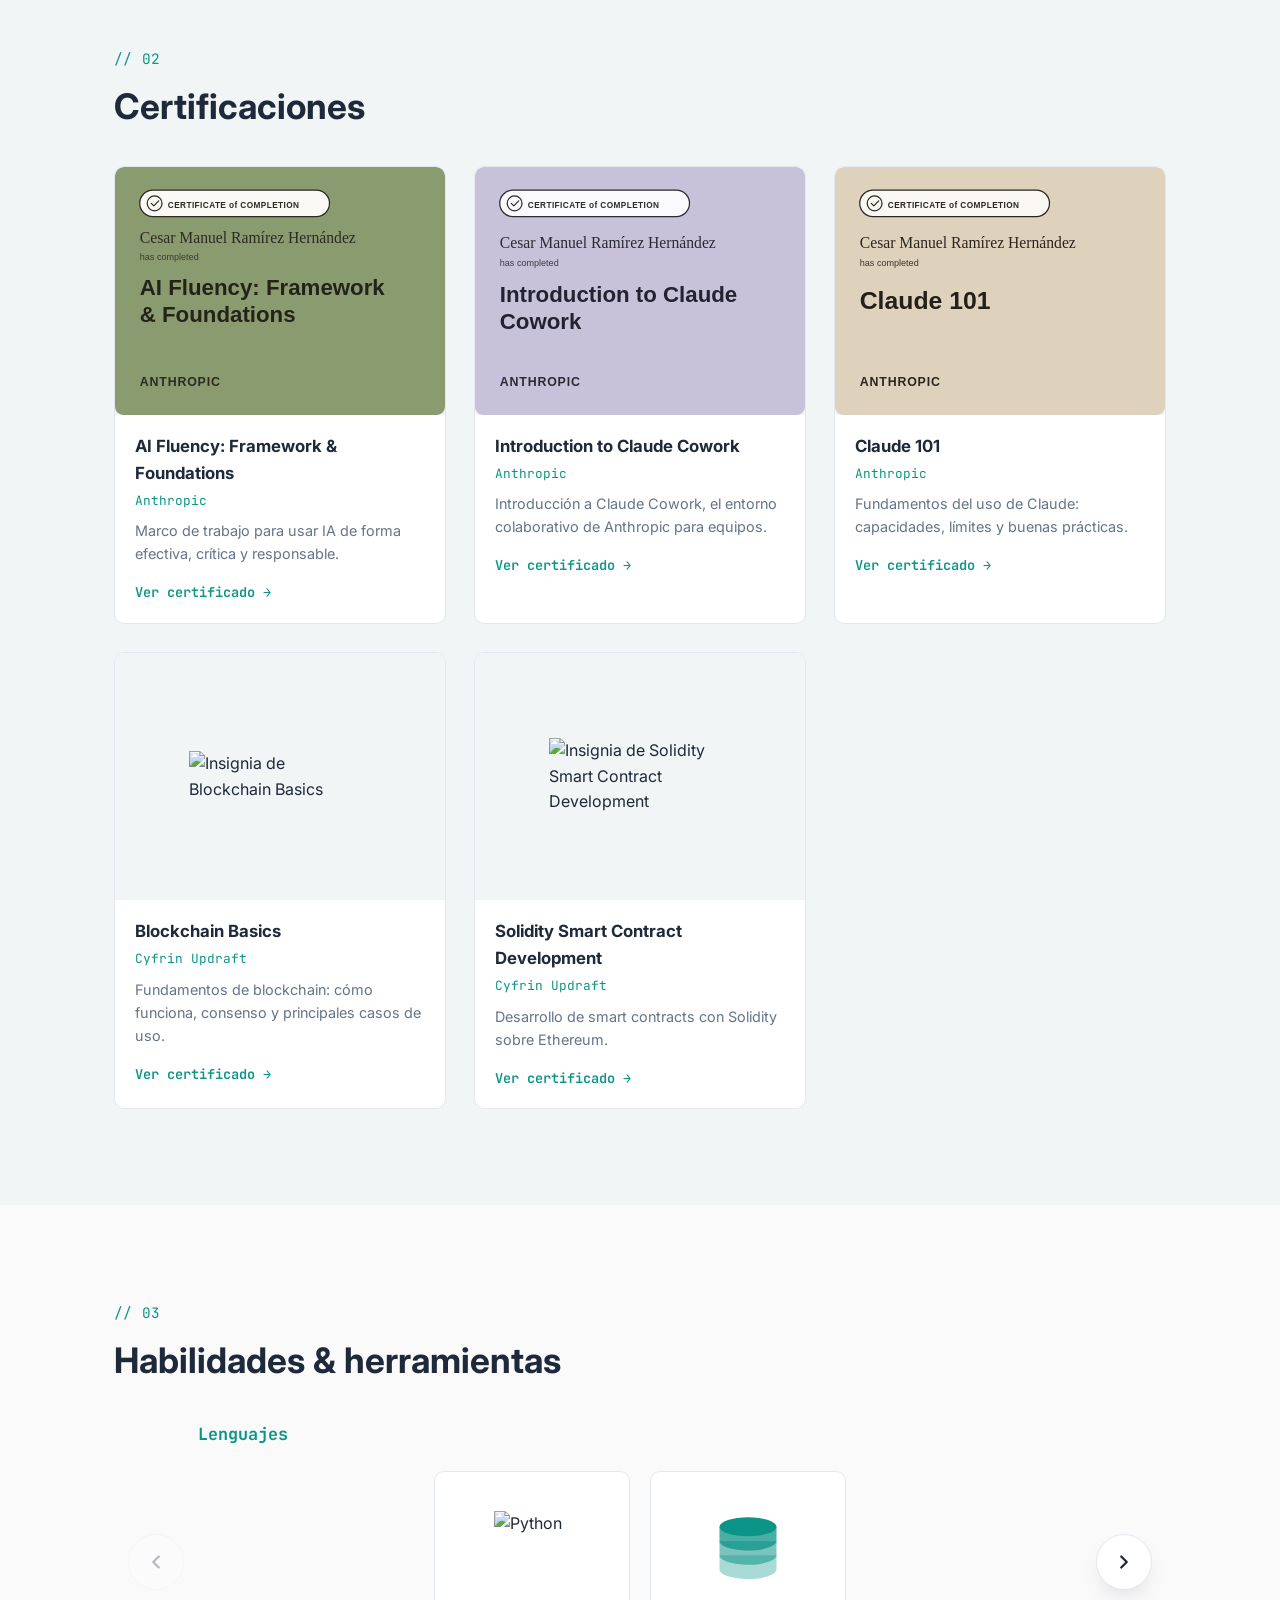
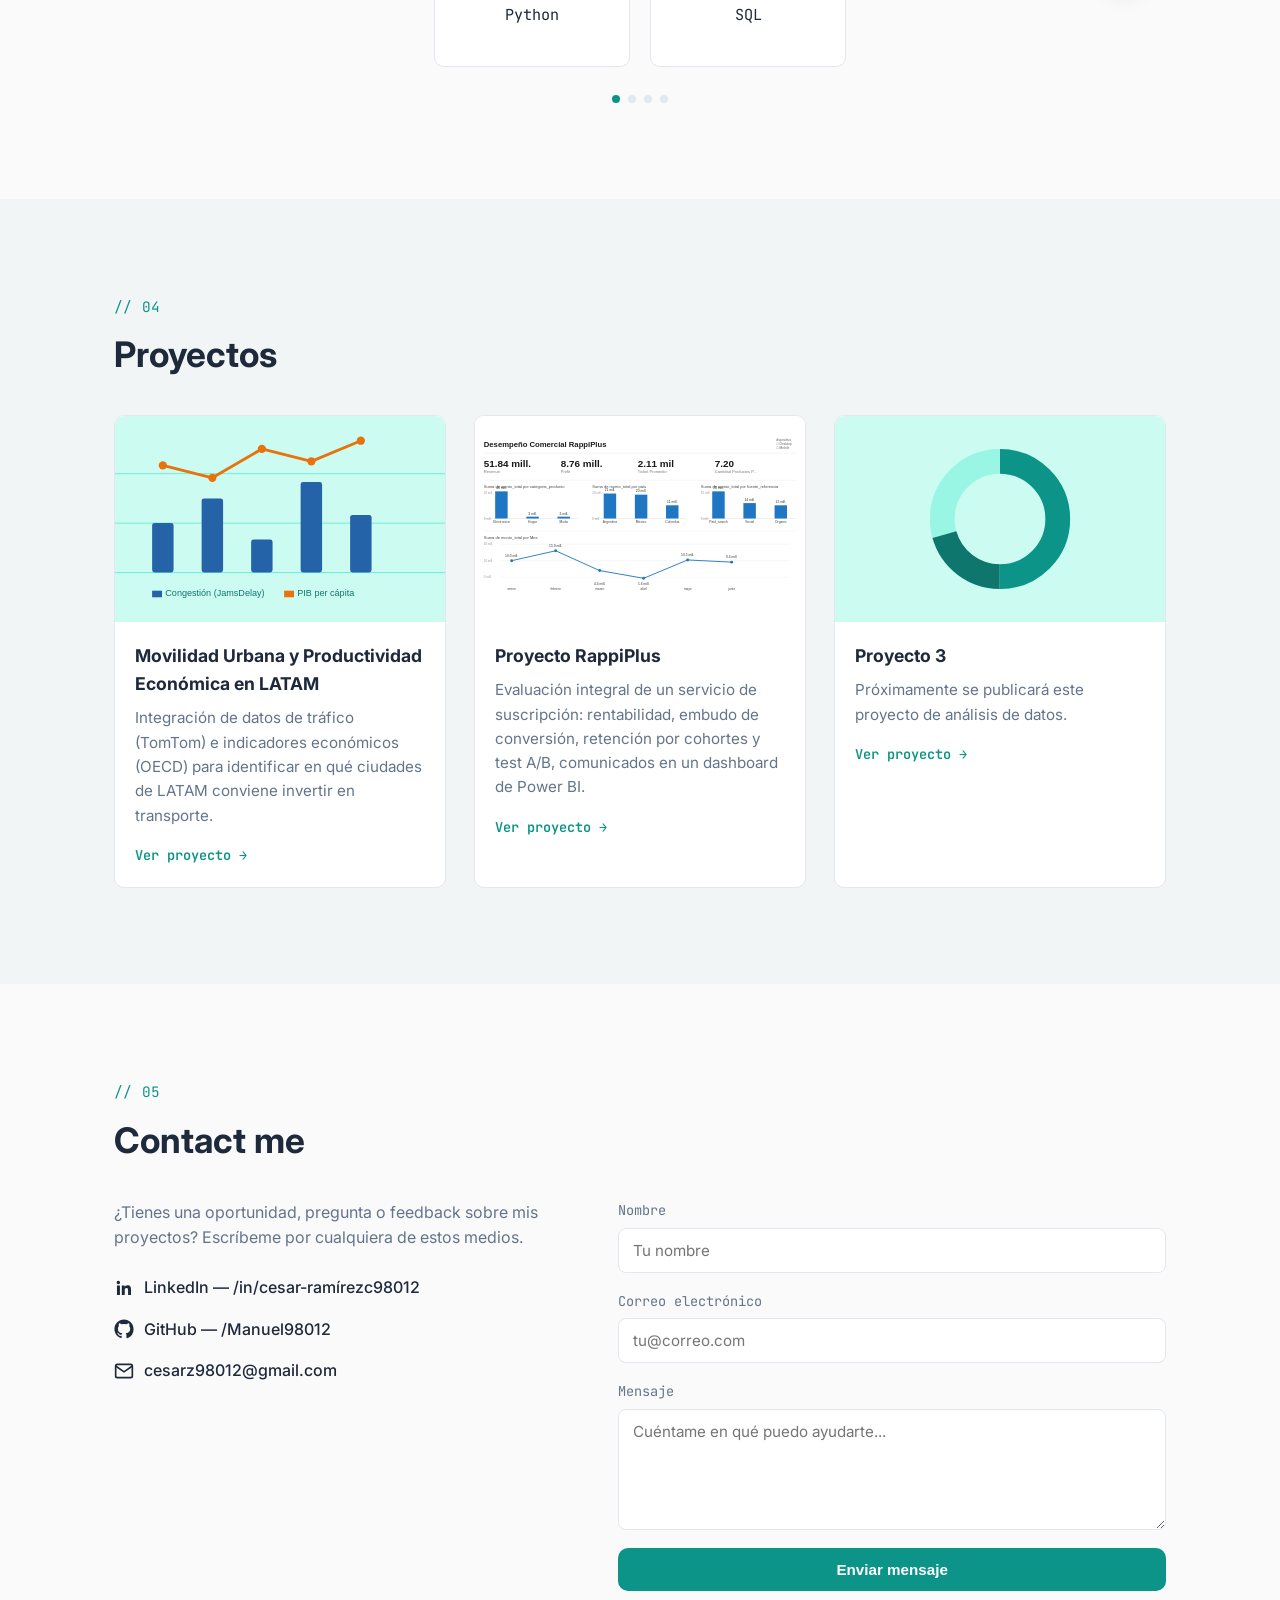
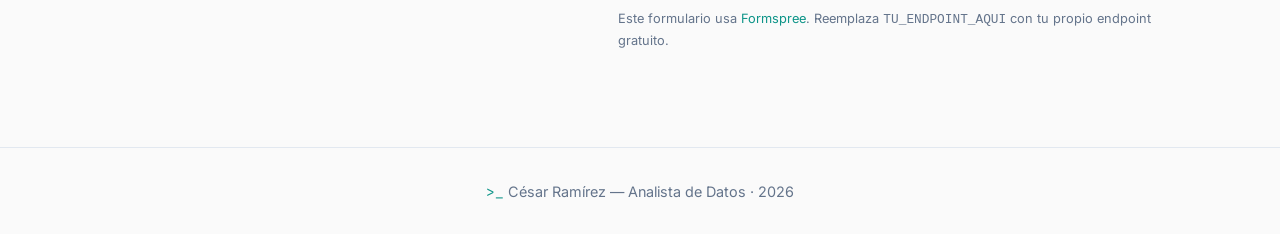
==== commit f3a6ee29: "Marcar proyecto 3 como próximamente y completar datos de contacto Actualiza el usuario de GitHub y c" ====
--- a/index.html
+++ b/index.html
@@ -223,8 +223,8 @@
       <a href="proyectos/proyecto-3.html" class="project-card">
         <div class="project-thumb"><img src="assets/img/projects/proyecto-3.svg" alt="Miniatura del proyecto 3"></div>
         <div class="project-body">
-          <h3>Segmentación de clientes</h3>
-          <p>Agrupación de clientes según hábitos de compra para orientar estrategias de marketing.</p>
+          <h3>Proyecto 3</h3>
+          <p>Próximamente se publicará este proyecto de análisis de datos.</p>
           <span class="project-link">Ver proyecto →</span>
         </div>
       </a>
@@ -249,9 +249,9 @@
             </a>
           </li>
           <li>
-            <a href="#" target="_blank" rel="noopener">
+            <a href="https://github.com/Manuel98012" target="_blank" rel="noopener">
               <svg class="social-icon" viewBox="0 0 24 24" fill="currentColor"><path d="M12 .5C5.65.5.5 5.65.5 12c0 5.09 3.29 9.4 7.86 10.93.58.1.79-.25.79-.56v-2.17c-3.2.7-3.88-1.35-3.88-1.35-.52-1.33-1.28-1.68-1.28-1.68-1.04-.72.08-.7.08-.7 1.16.08 1.77 1.2 1.77 1.2 1.03 1.77 2.7 1.26 3.36.96.1-.75.4-1.26.72-1.55-2.55-.29-5.24-1.28-5.24-5.68 0-1.26.45-2.28 1.19-3.09-.12-.29-.52-1.46.11-3.05 0 0 .97-.31 3.18 1.18a11 11 0 0 1 5.79 0c2.2-1.49 3.17-1.18 3.17-1.18.63 1.59.24 2.76.12 3.05.74.81 1.19 1.83 1.19 3.09 0 4.41-2.7 5.38-5.27 5.67.41.36.78 1.08.78 2.17v3.22c0 .31.21.67.8.56A11.52 11.52 0 0 0 23.5 12C23.5 5.65 18.35.5 12 .5z"/></svg>
-              GitHub — /tu-usuario
+              GitHub — /Manuel98012
             </a>
           </li>
           <li>
--- a/css/style.css
+++ b/css/style.css
@@ -788,6 +788,25 @@
   margin-bottom: 20px;
 }
 
+.coming-soon {
+  text-align: center;
+  padding: 100px 0;
+}
+
+.coming-soon .section-label {
+  text-align: center;
+}
+
+.coming-soon h2 {
+  margin-bottom: 16px;
+}
+
+.coming-soon p {
+  color: var(--text-muted);
+  max-width: 50ch;
+  margin: 0 auto;
+}
+
 /* ============================================
    Responsive
 ============================================ */
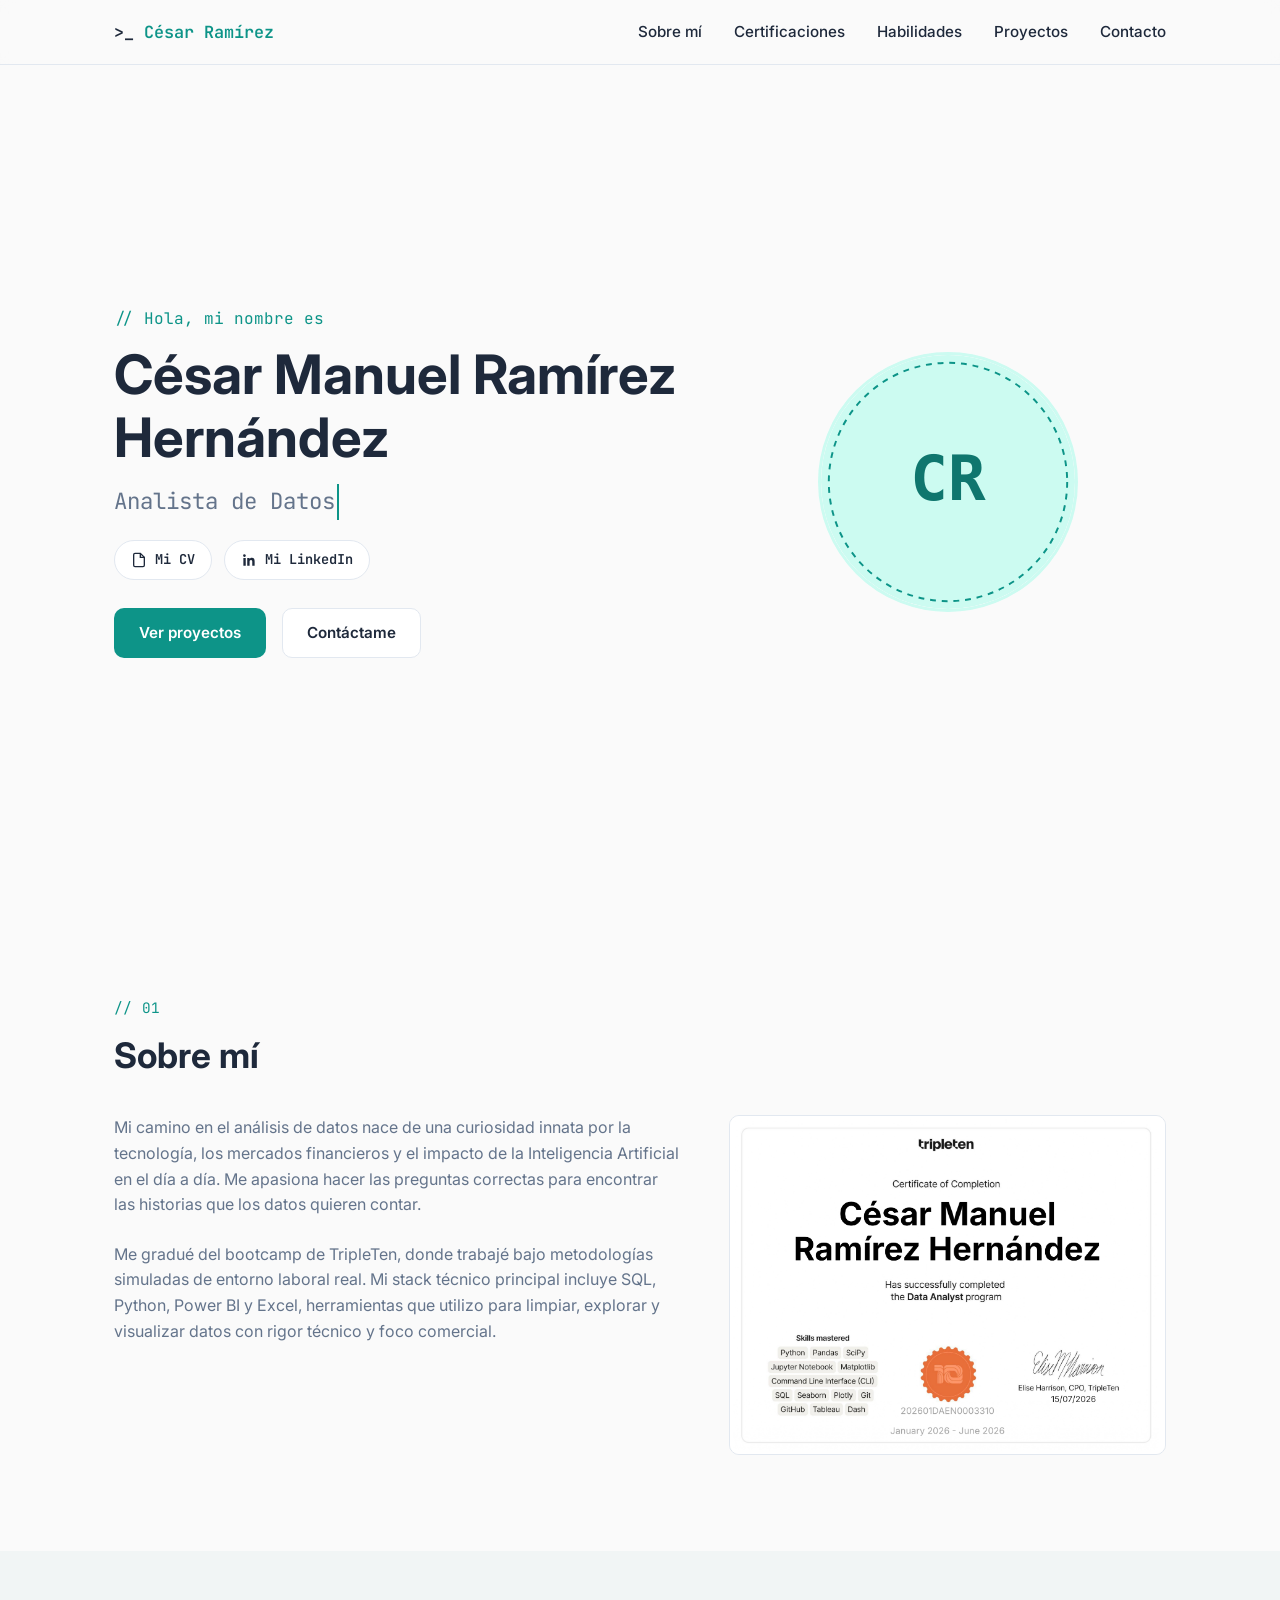
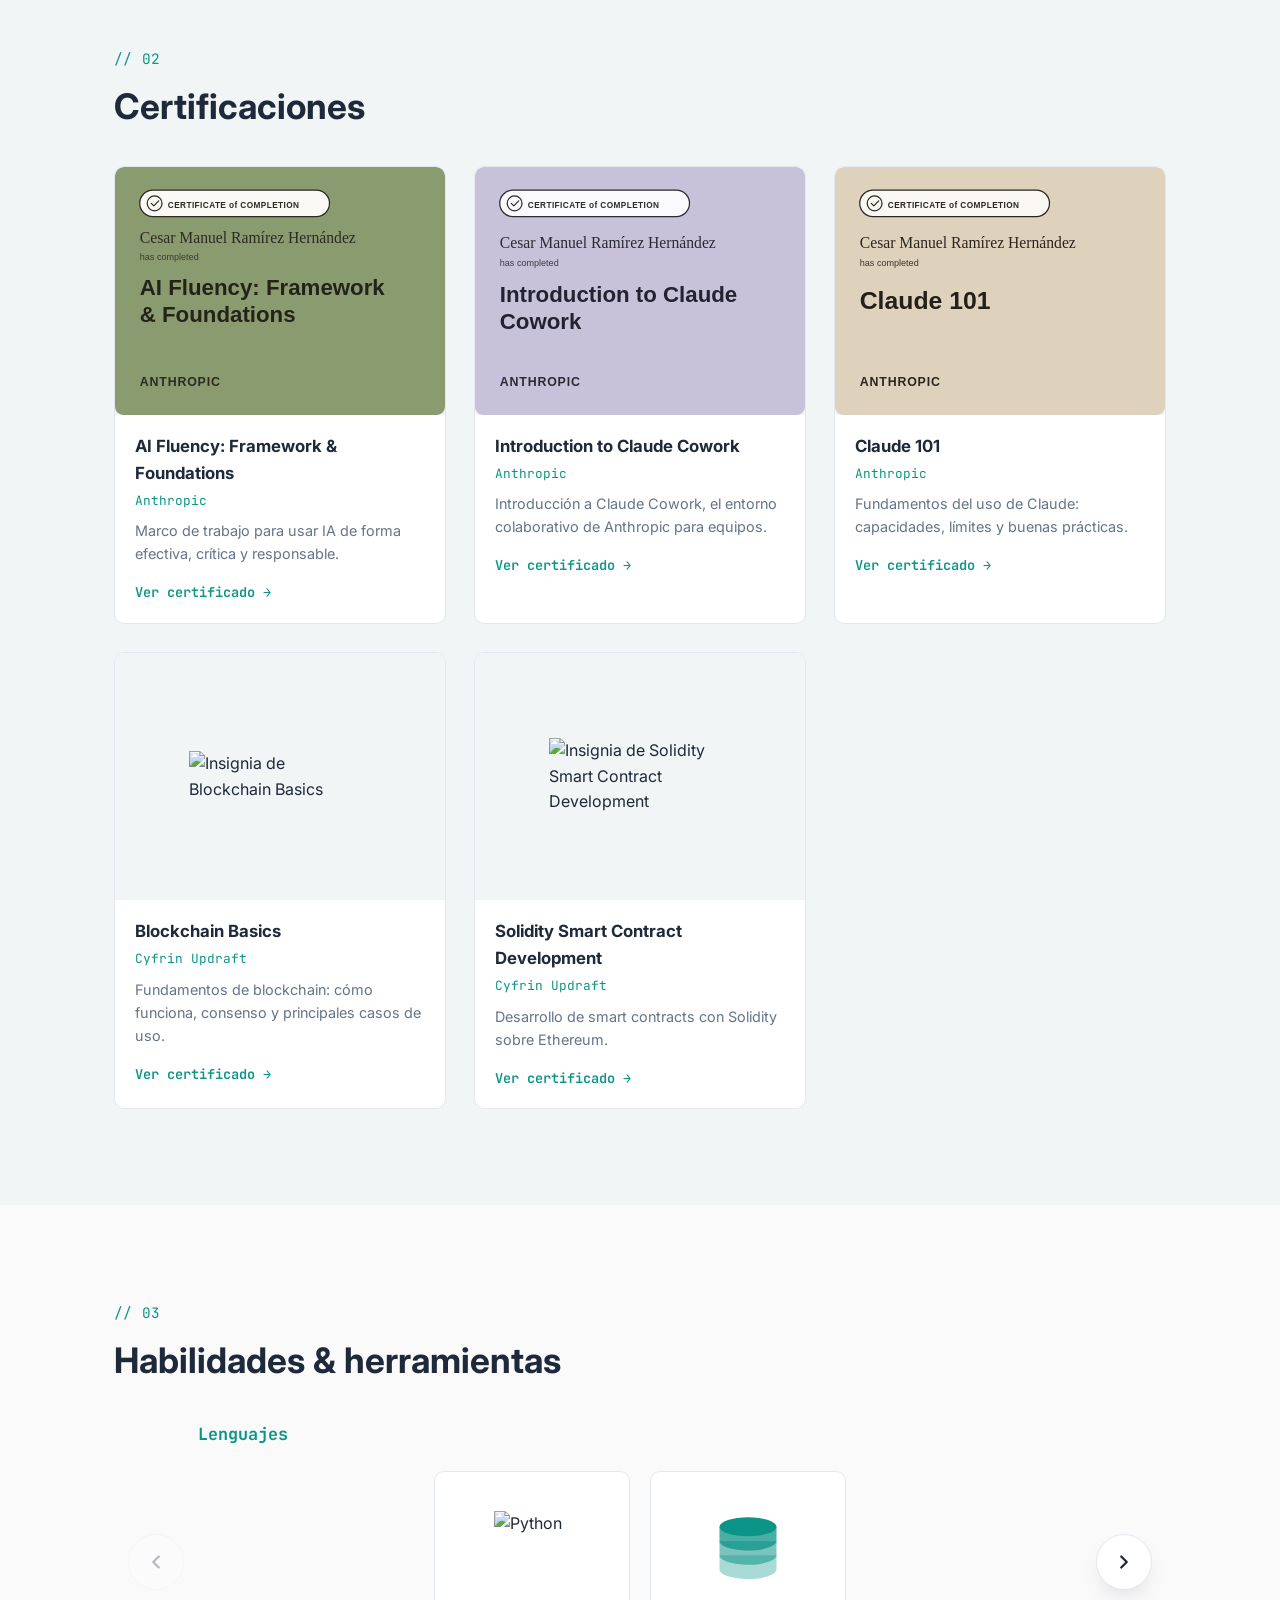
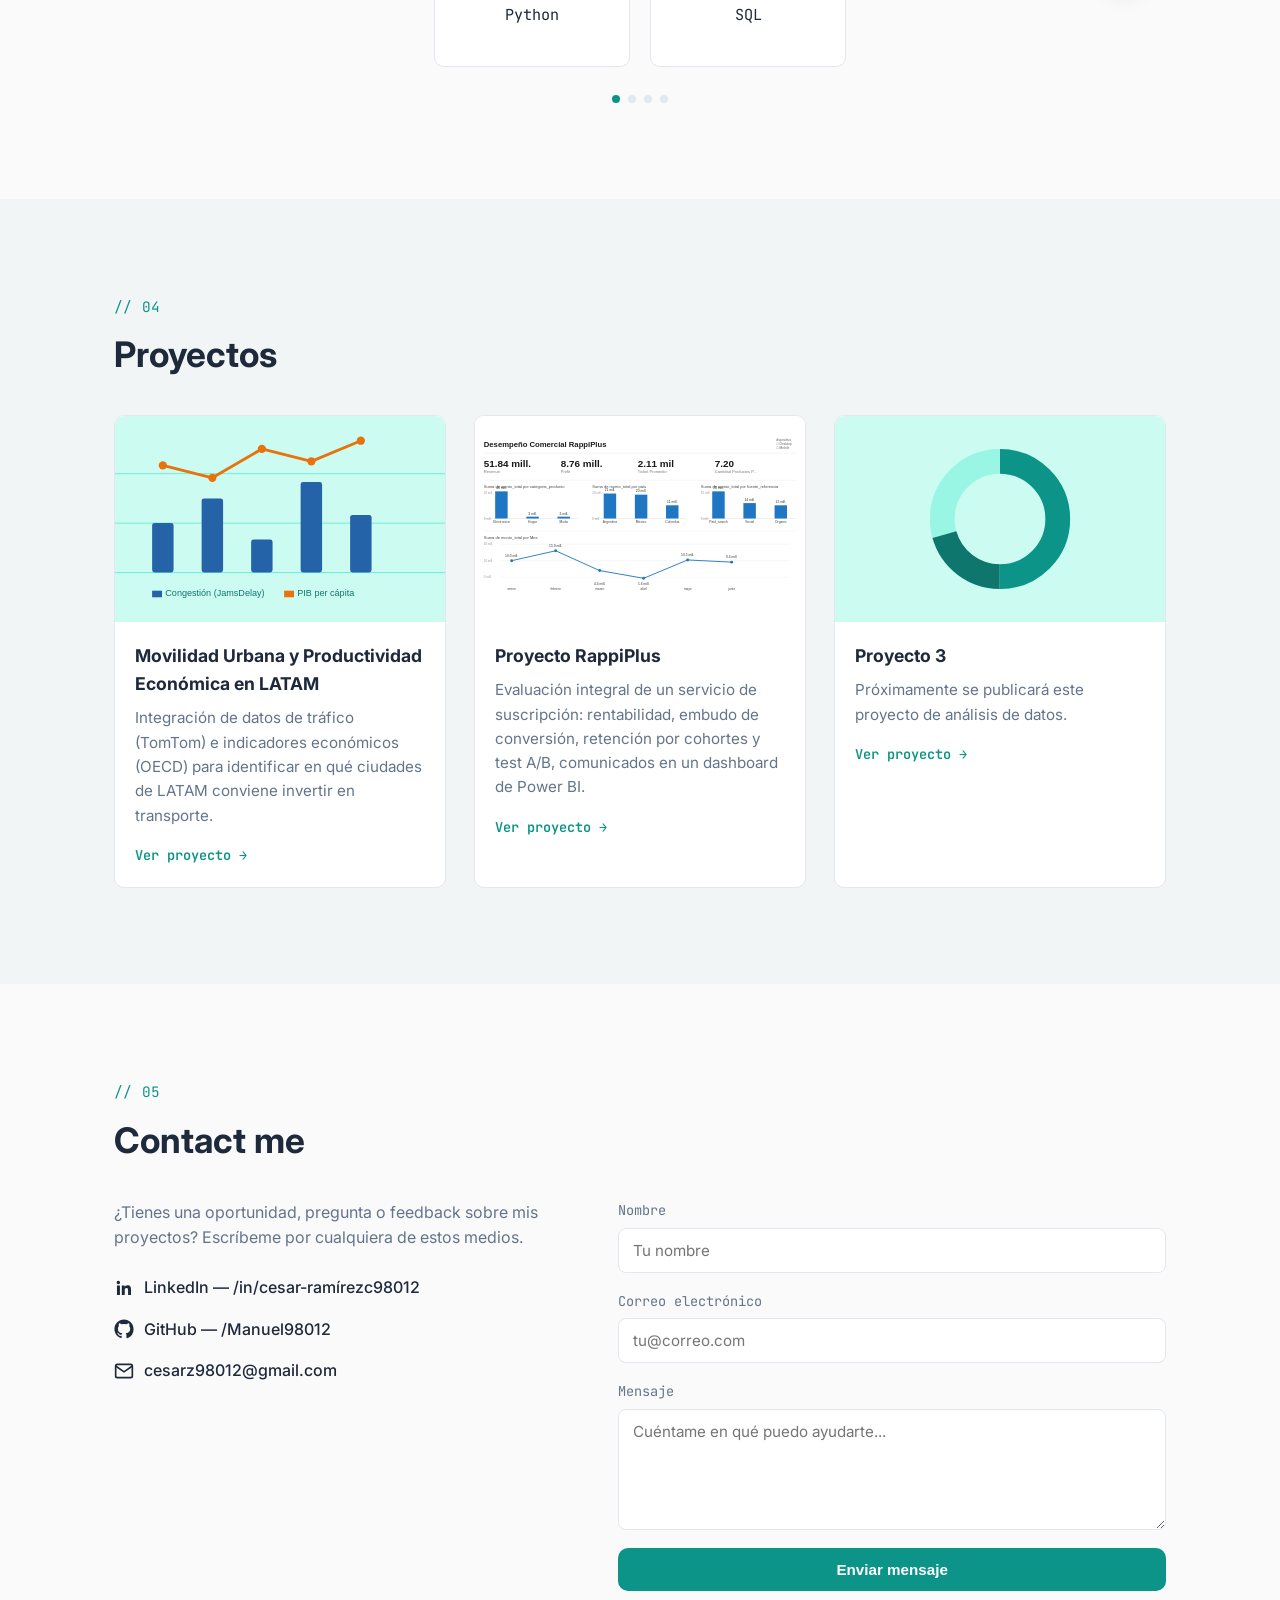
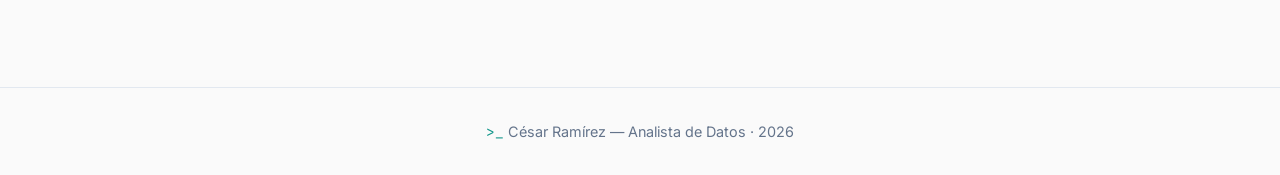
==== commit b49fd80d: "Quitar nota de Formspree del formulario de contacto" ====
--- a/index.html
+++ b/index.html
@@ -277,7 +277,6 @@
           <textarea id="message" name="message" rows="5" placeholder="Cuéntame en qué puedo ayudarte..." required></textarea>
         </div>
         <button type="submit" class="btn btn-primary">Enviar mensaje</button>
-        <p class="form-note">Este formulario usa <a href="https://formspree.io" target="_blank" rel="noopener" style="color: var(--accent);">Formspree</a>. Reemplaza <code>TU_ENDPOINT_AQUI</code> con tu propio endpoint gratuito.</p>
       </form>
     </div>
   </div>
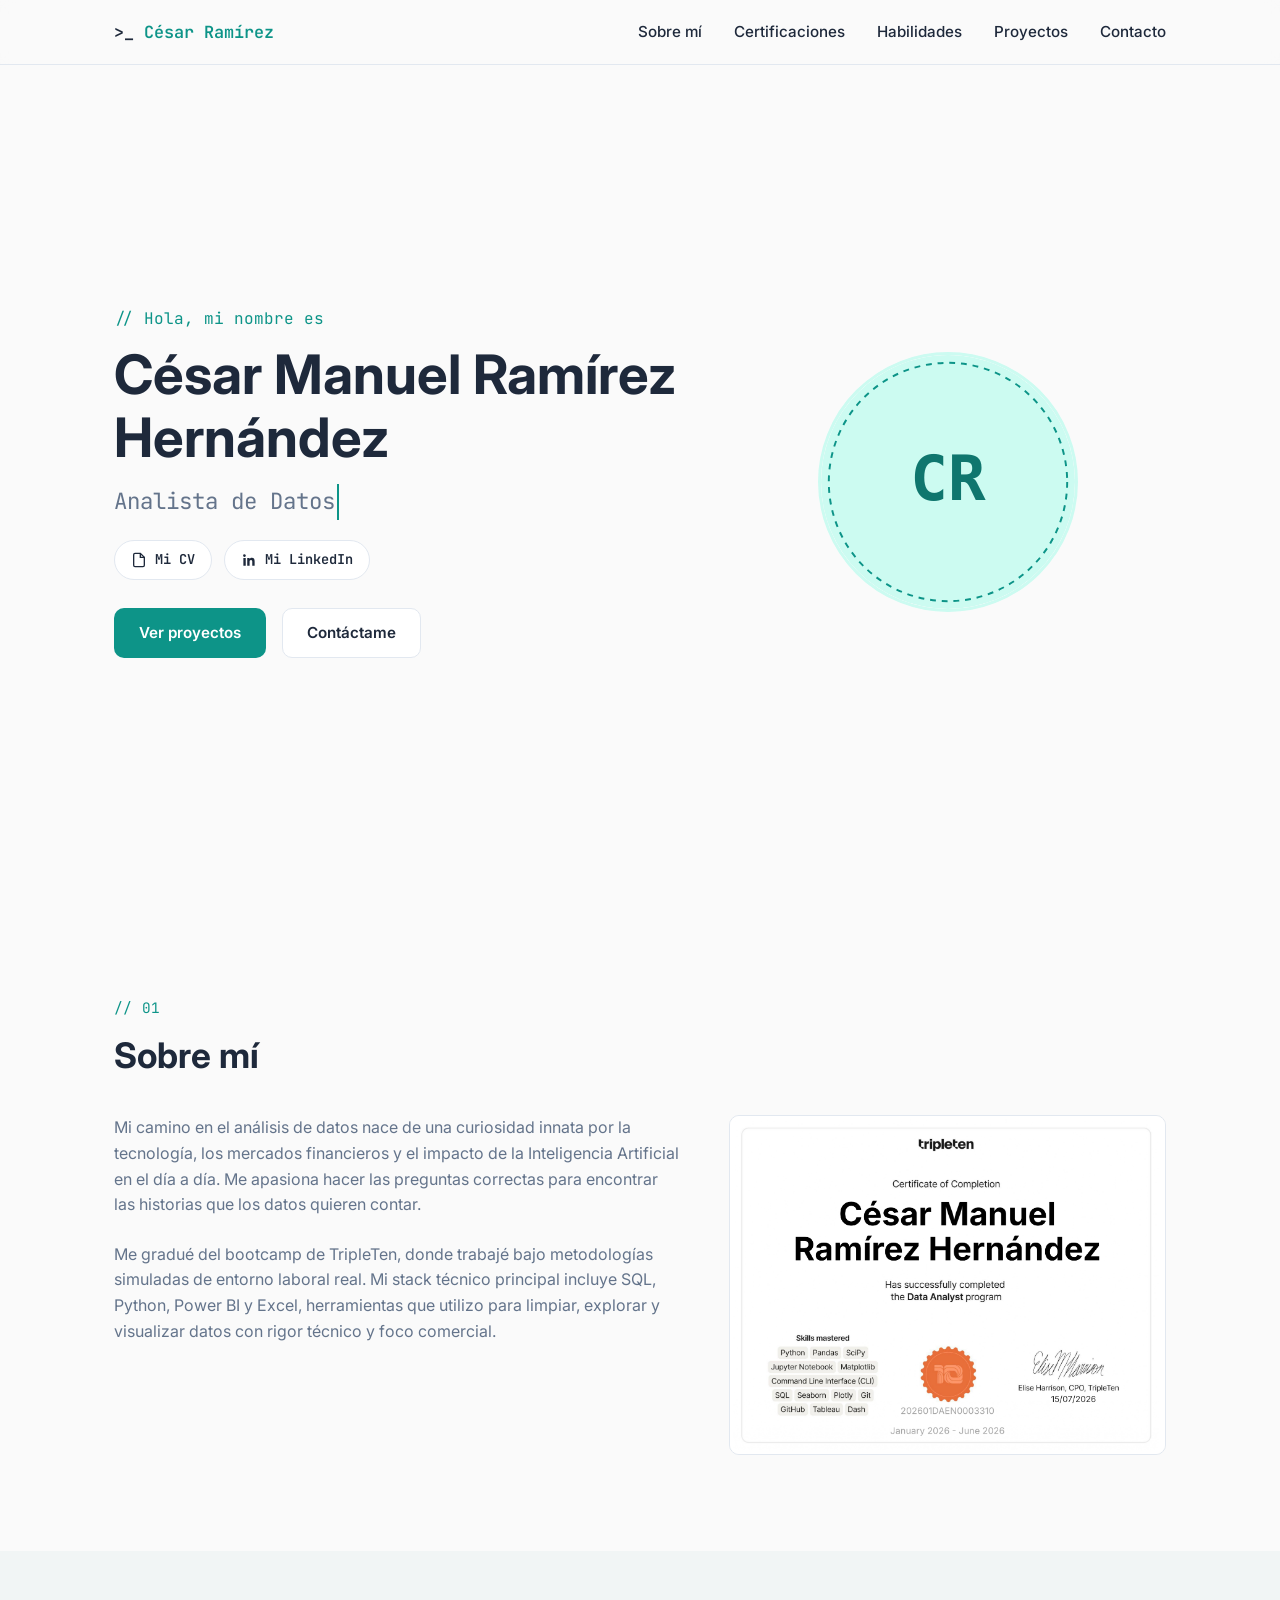
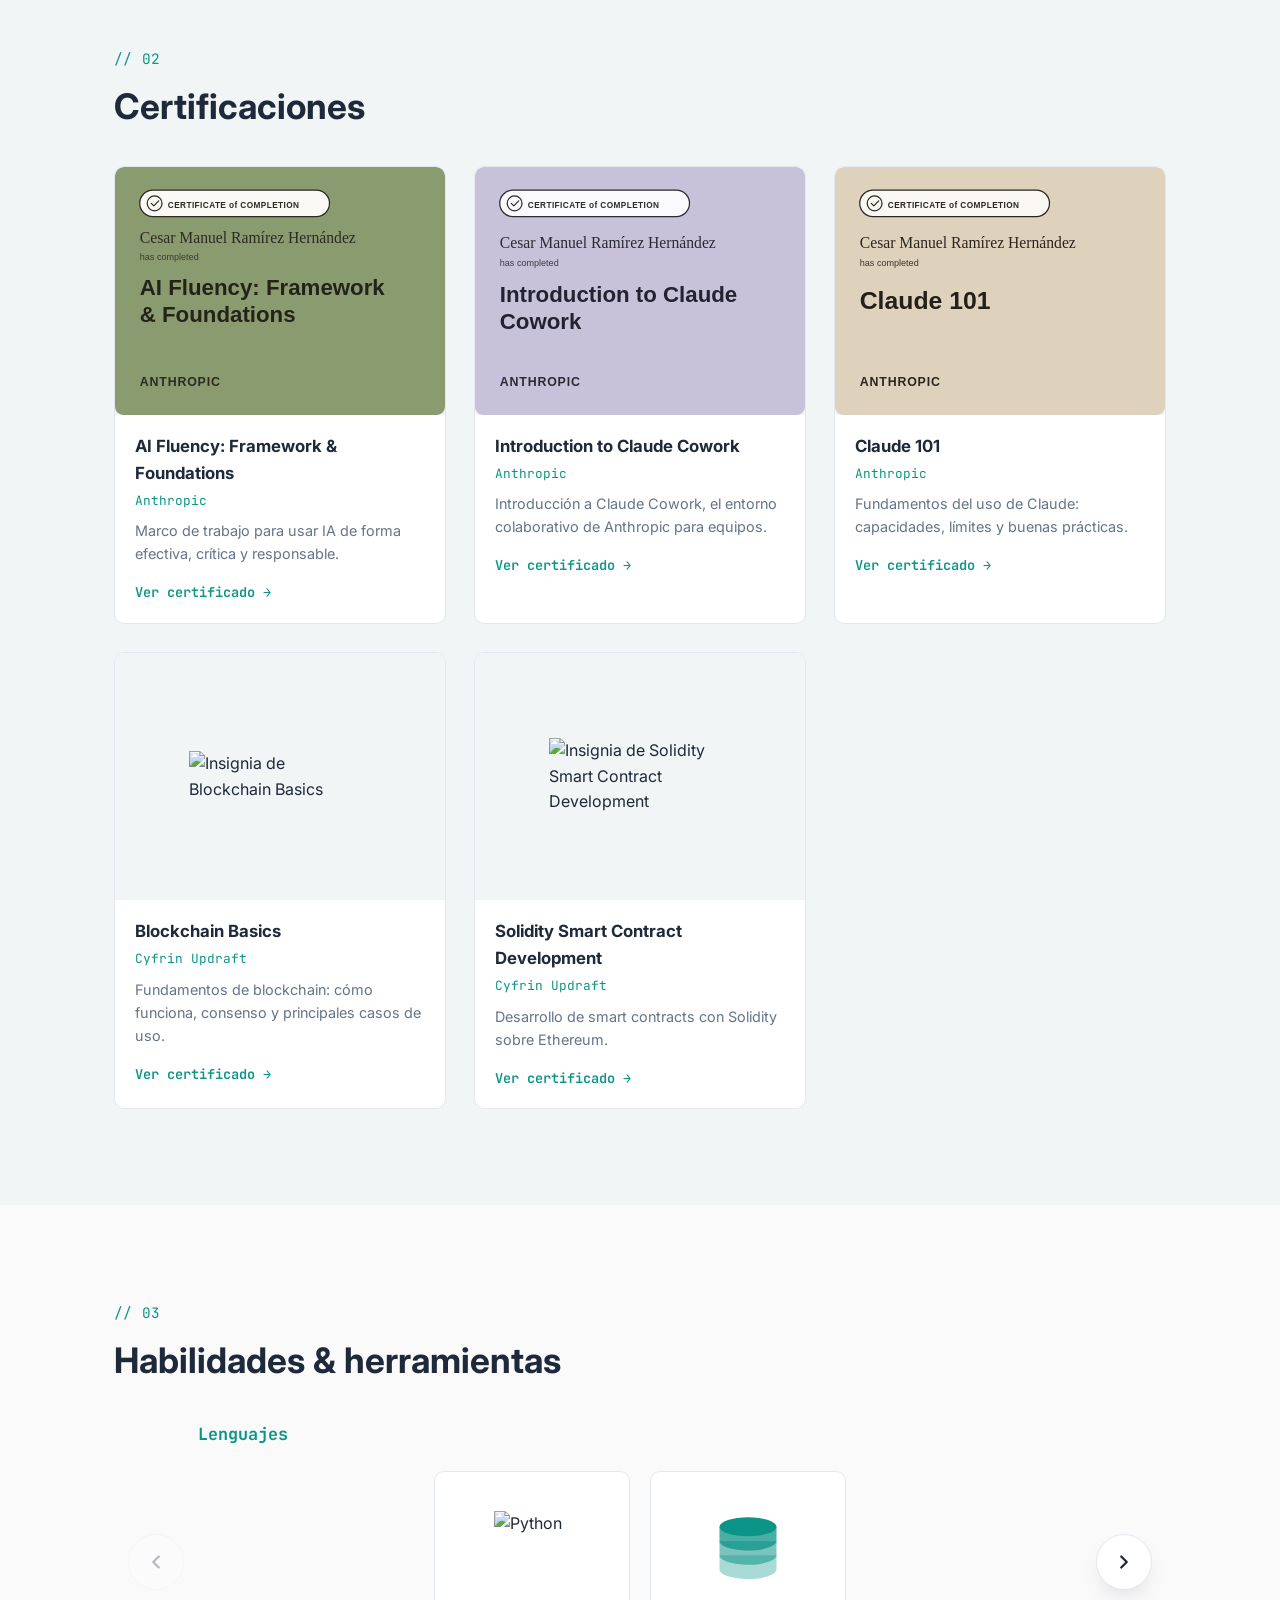
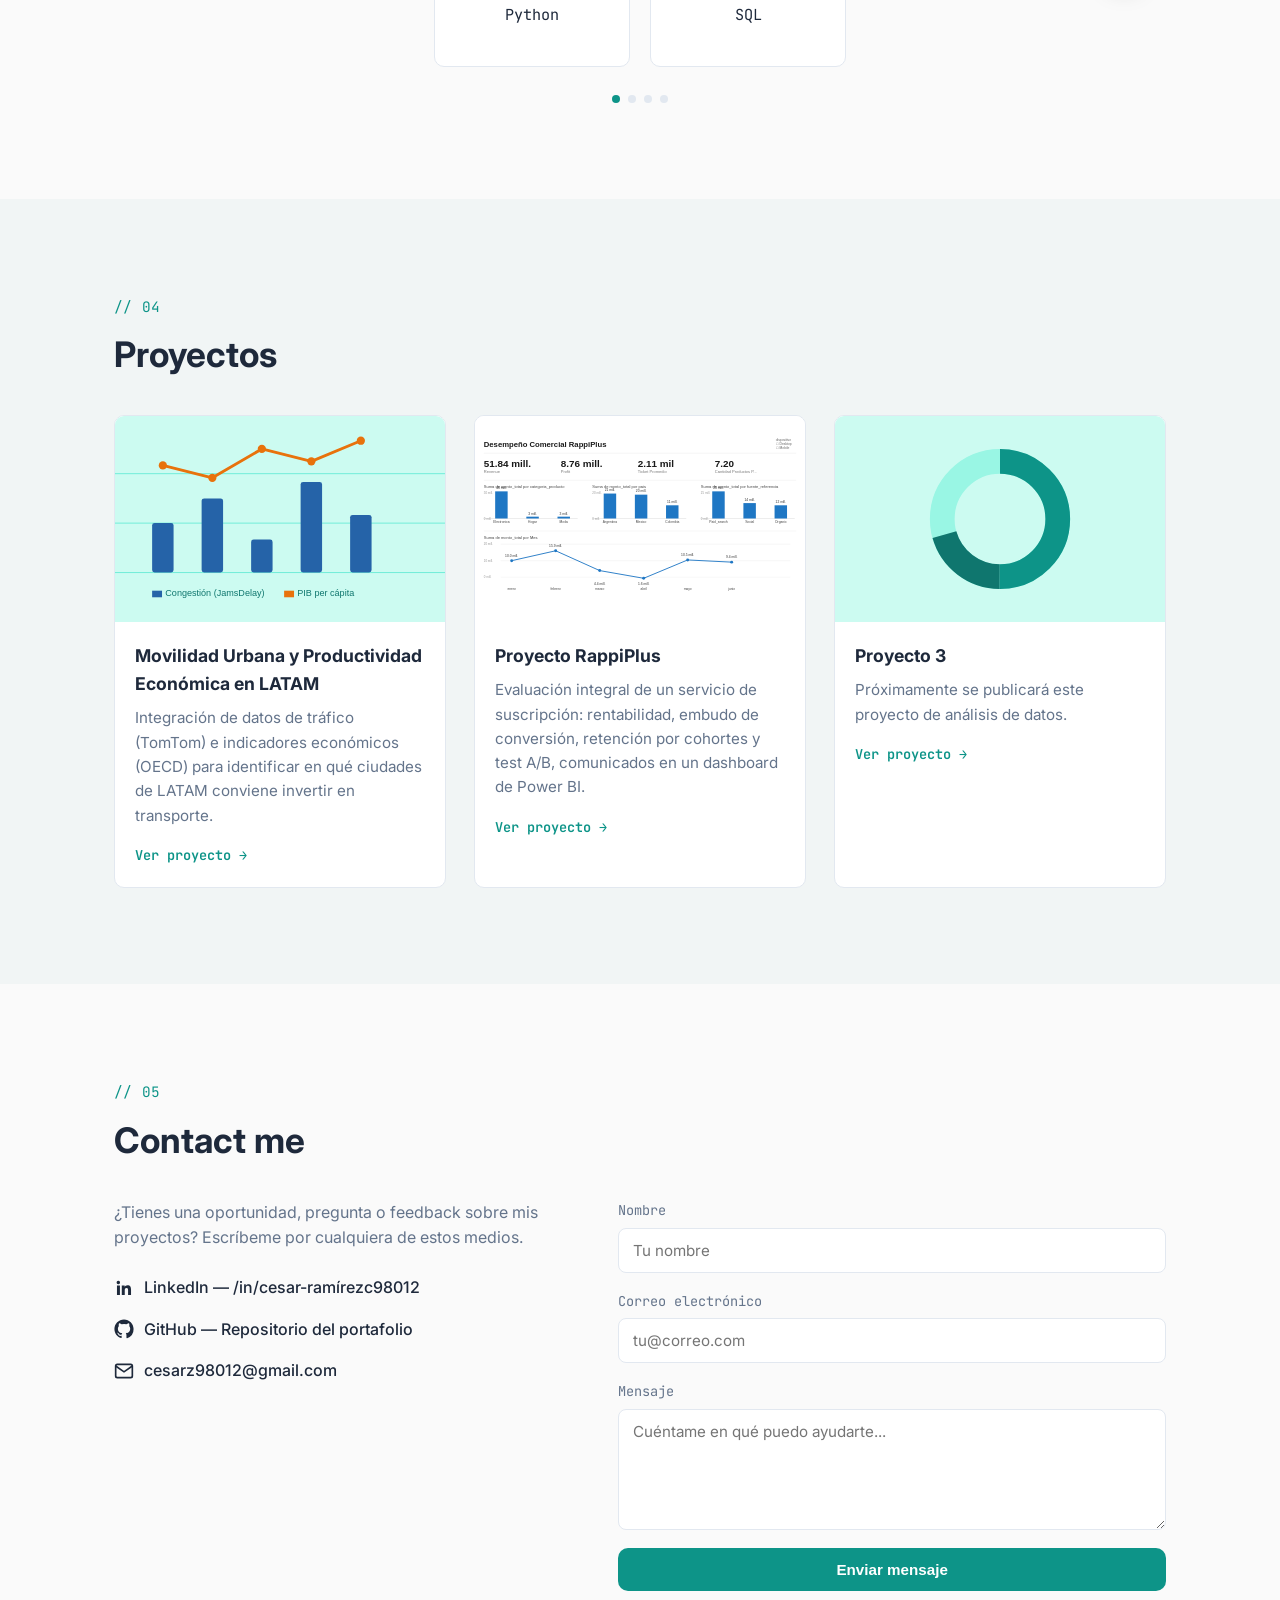
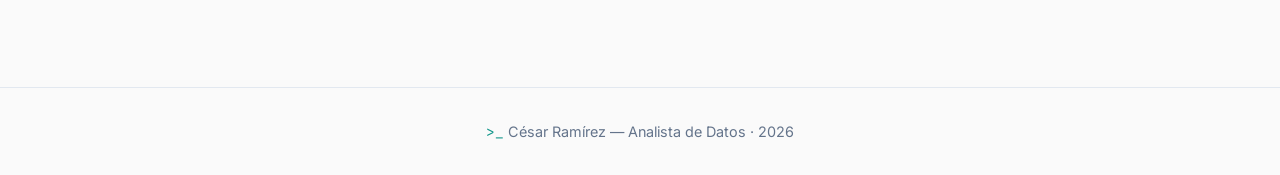
==== commit 7d66b34c: "Enlazar GitHub en Contact me al repositorio del portafolio" ====
--- a/index.html
+++ b/index.html
@@ -249,9 +249,9 @@
             </a>
           </li>
           <li>
-            <a href="https://github.com/Manuel98012" target="_blank" rel="noopener">
+            <a href="https://github.com/Manuel98012/Portafolio_Data_Analyst_Cesar_Ramirez" target="_blank" rel="noopener">
               <svg class="social-icon" viewBox="0 0 24 24" fill="currentColor"><path d="M12 .5C5.65.5.5 5.65.5 12c0 5.09 3.29 9.4 7.86 10.93.58.1.79-.25.79-.56v-2.17c-3.2.7-3.88-1.35-3.88-1.35-.52-1.33-1.28-1.68-1.28-1.68-1.04-.72.08-.7.08-.7 1.16.08 1.77 1.2 1.77 1.2 1.03 1.77 2.7 1.26 3.36.96.1-.75.4-1.26.72-1.55-2.55-.29-5.24-1.28-5.24-5.68 0-1.26.45-2.28 1.19-3.09-.12-.29-.52-1.46.11-3.05 0 0 .97-.31 3.18 1.18a11 11 0 0 1 5.79 0c2.2-1.49 3.17-1.18 3.17-1.18.63 1.59.24 2.76.12 3.05.74.81 1.19 1.83 1.19 3.09 0 4.41-2.7 5.38-5.27 5.67.41.36.78 1.08.78 2.17v3.22c0 .31.21.67.8.56A11.52 11.52 0 0 0 23.5 12C23.5 5.65 18.35.5 12 .5z"/></svg>
-              GitHub — /Manuel98012
+              GitHub — Repositorio del portafolio
             </a>
           </li>
           <li>
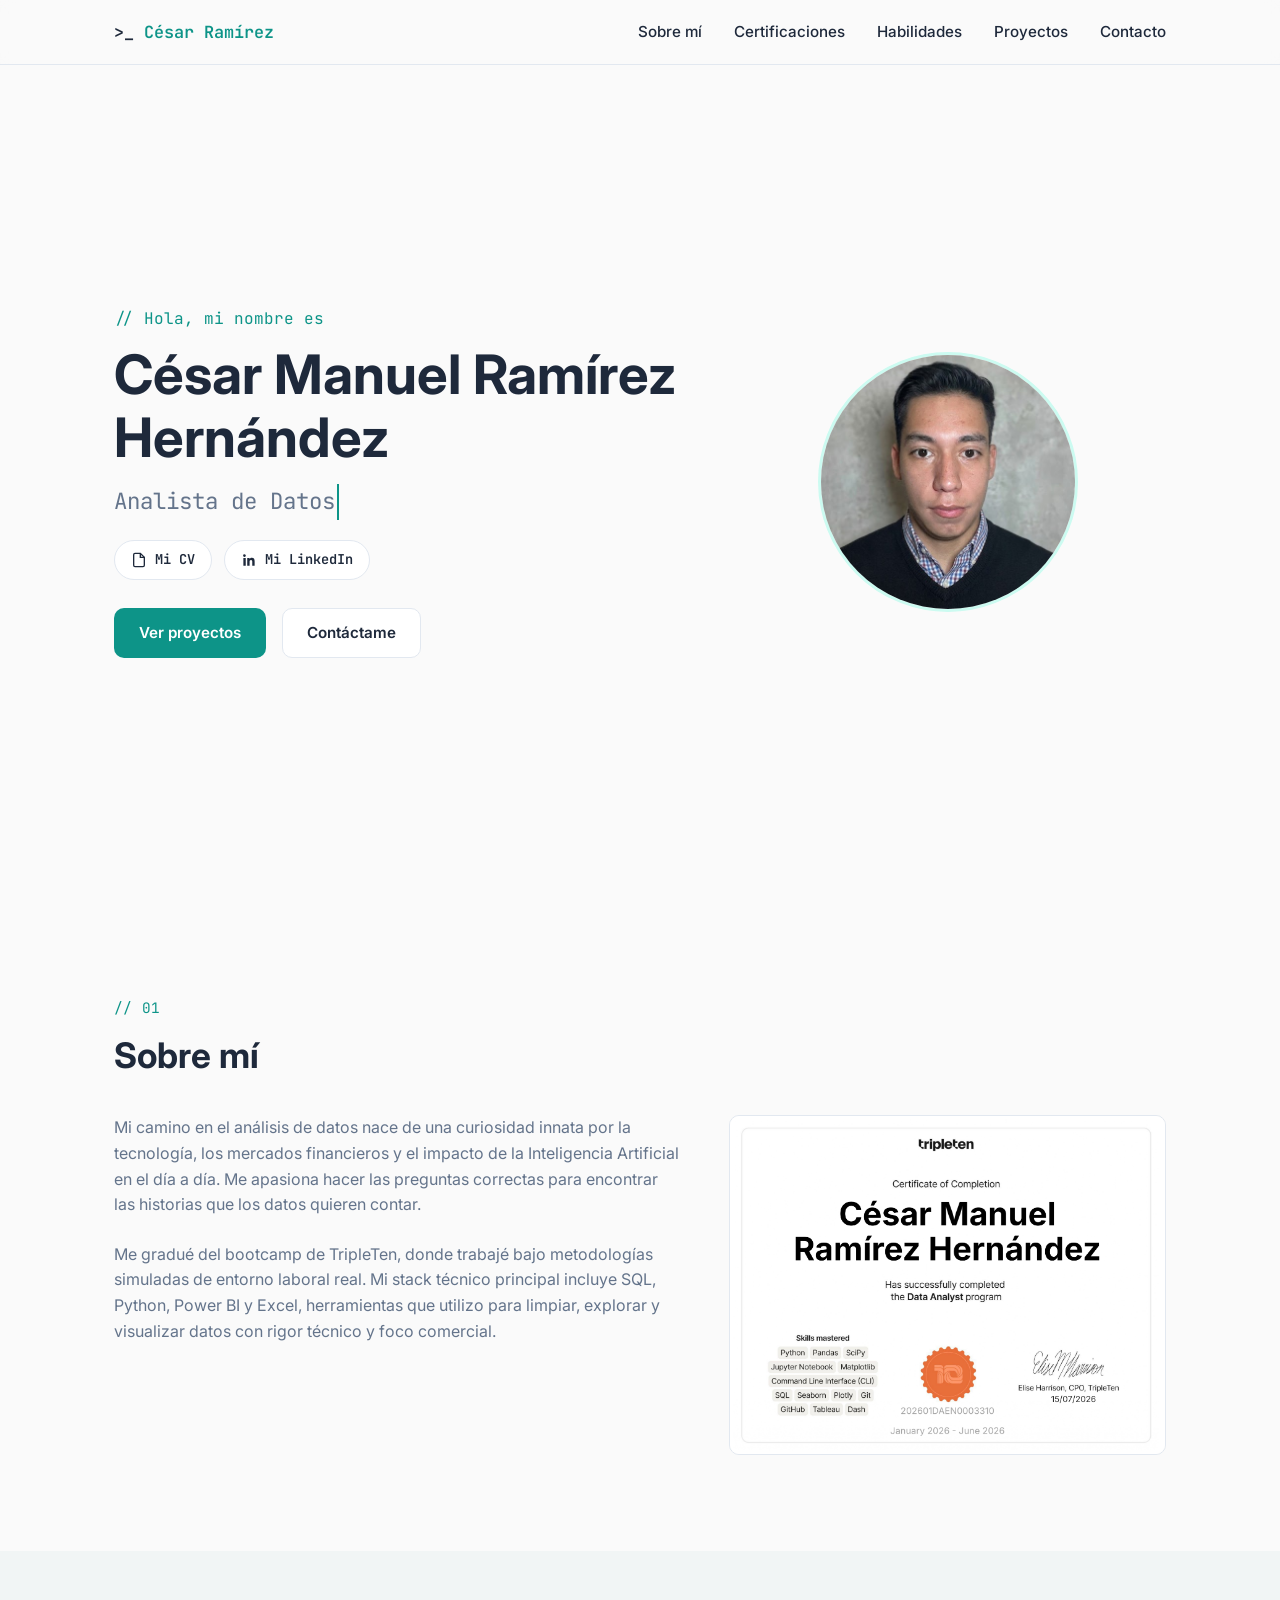
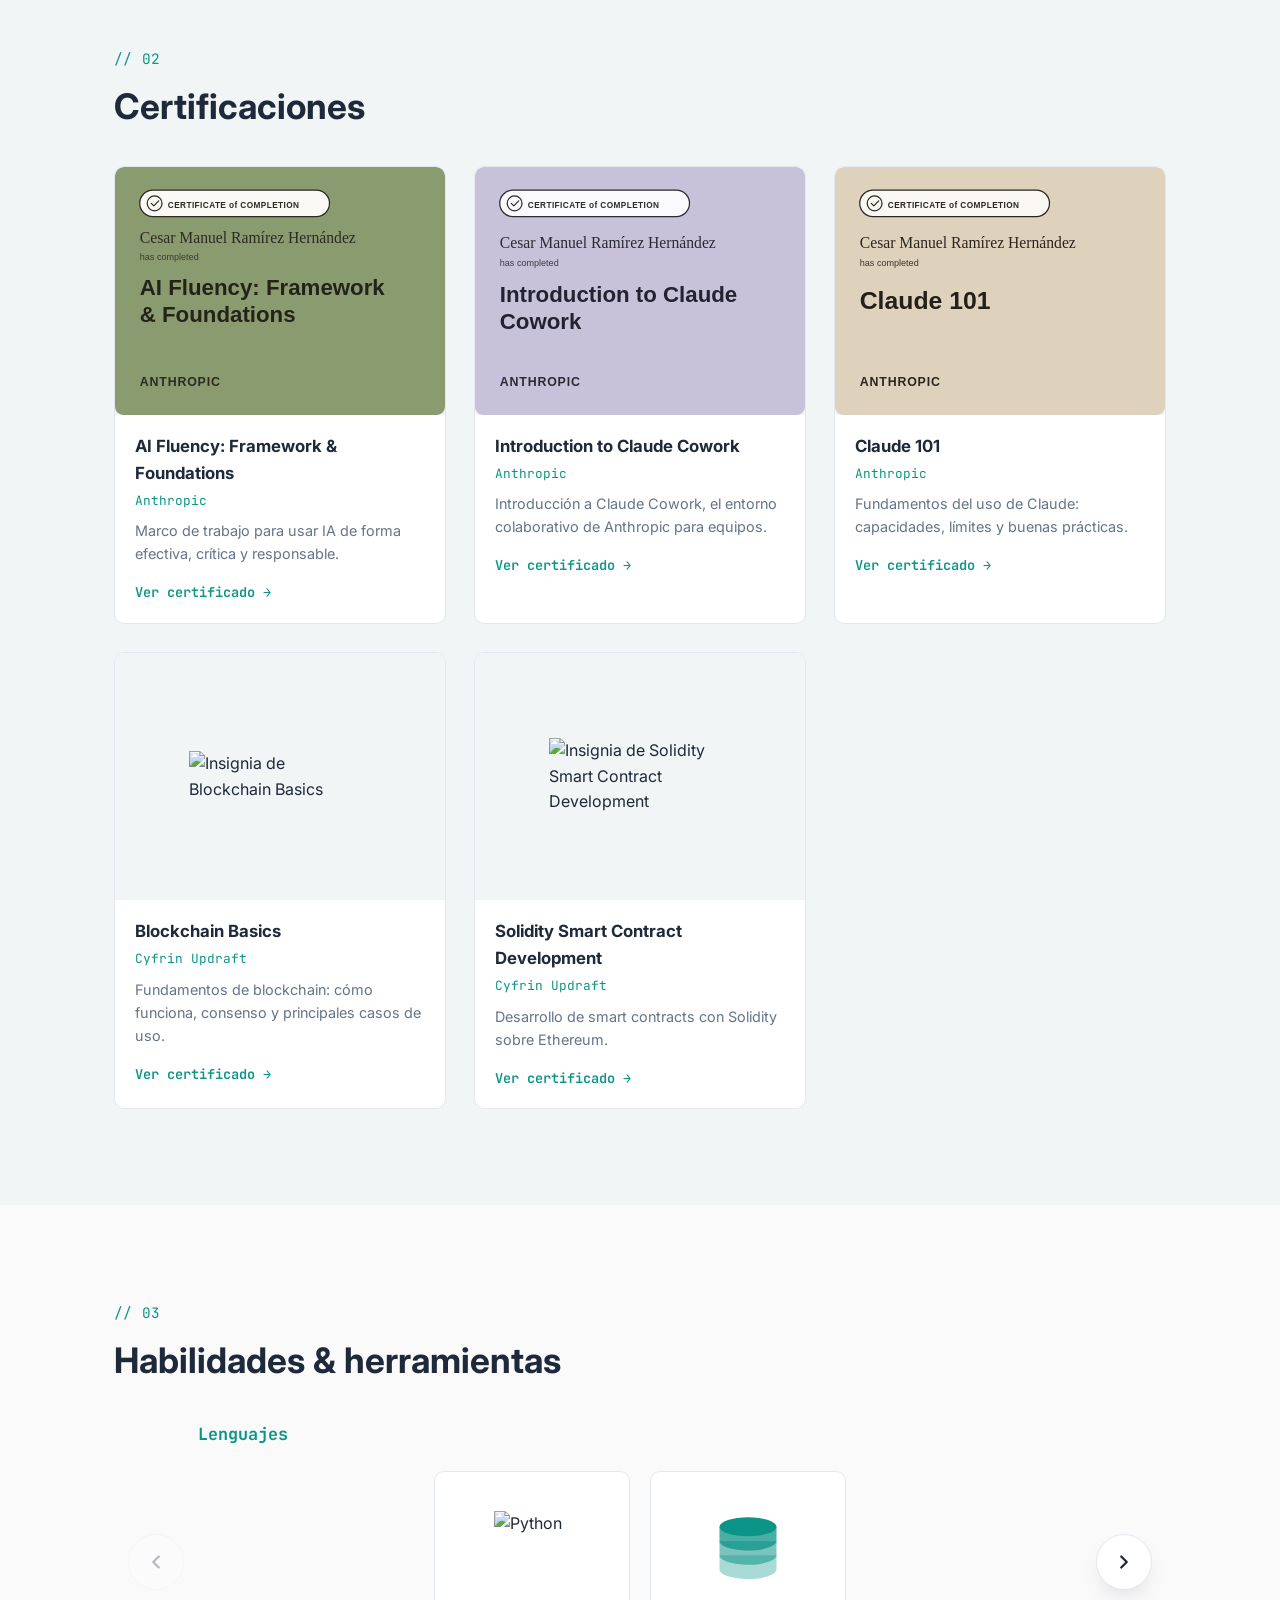
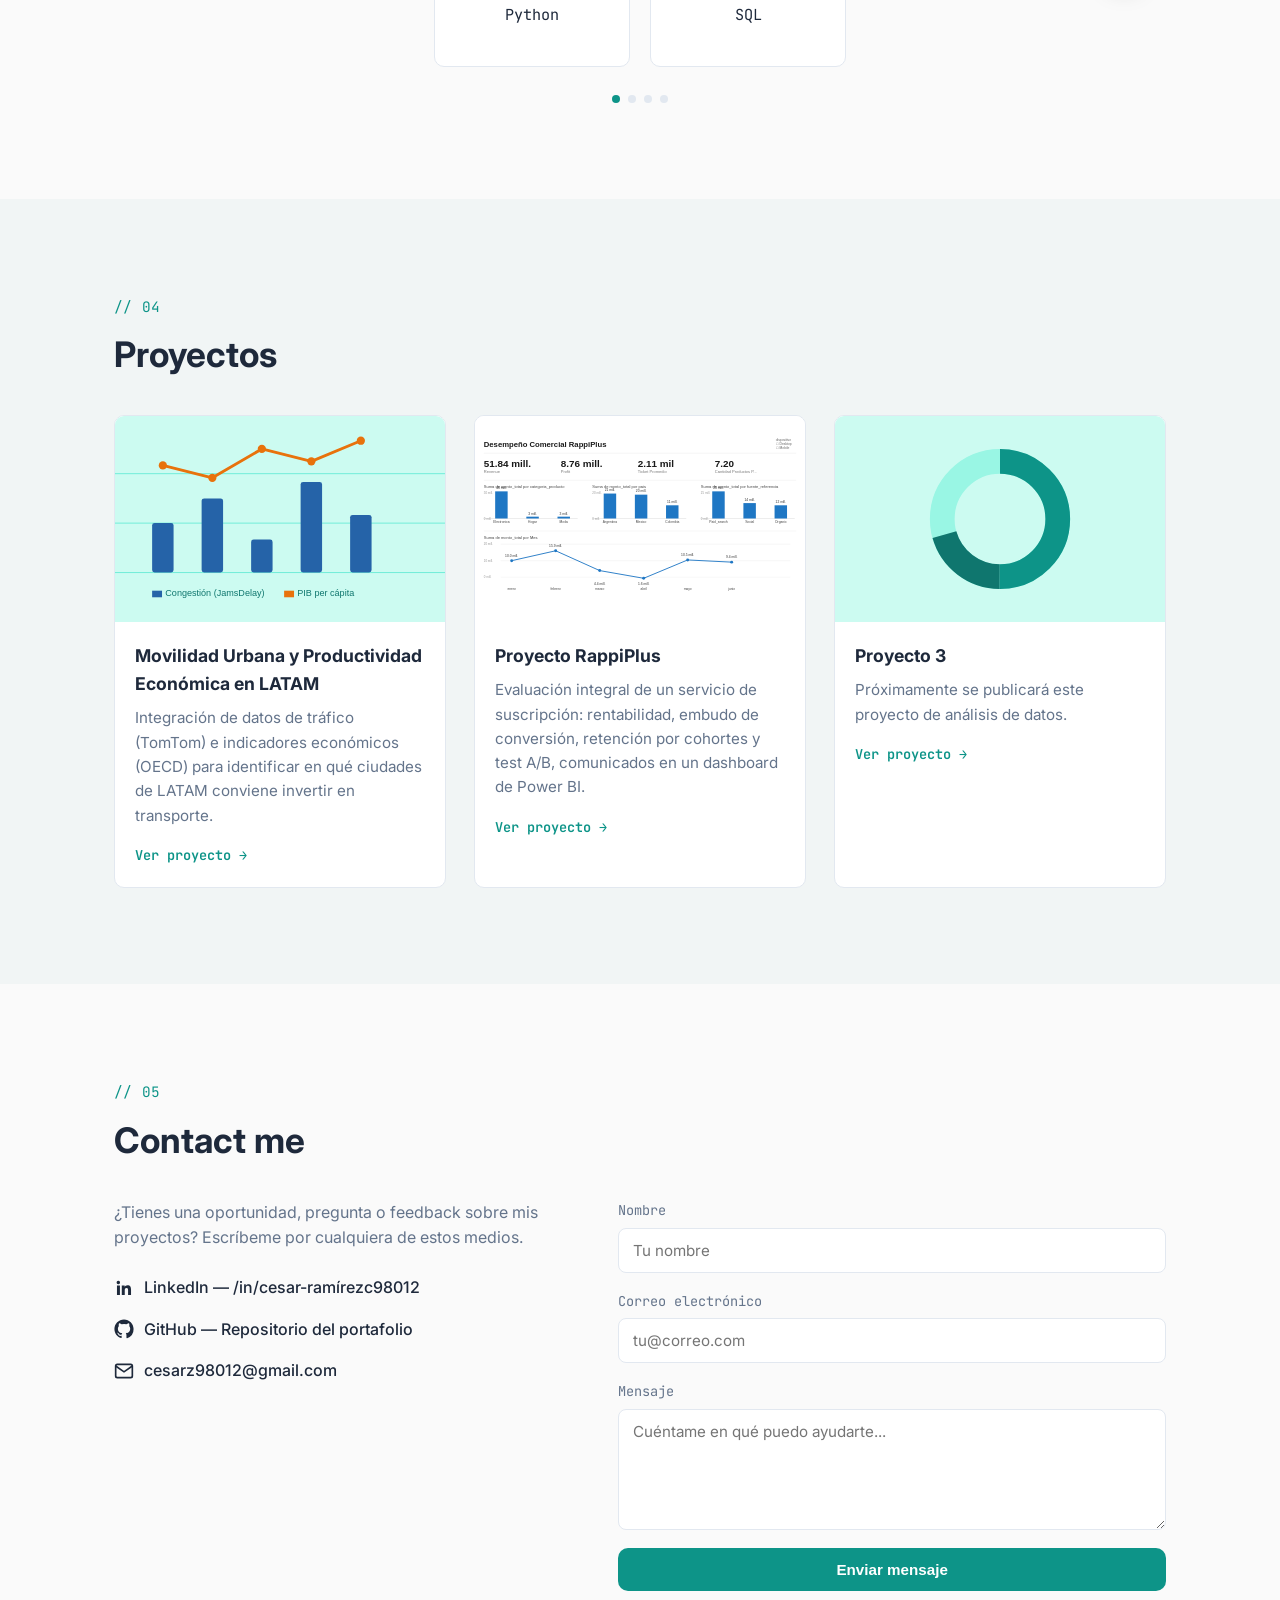
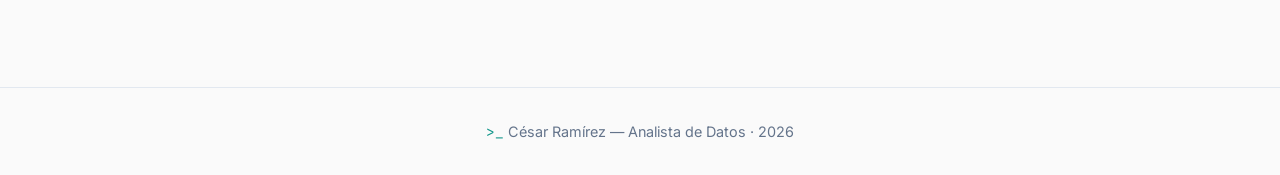
==== commit b6e4d0a8: "Reemplazar avatar placeholder por foto de perfil real Actualiza el hero con la foto real de César y " ====
--- a/index.html
+++ b/index.html
@@ -50,7 +50,7 @@
       </div>
     </div>
     <div class="hero-avatar">
-      <img src="assets/img/avatar.svg" alt="Foto de perfil de César Ramírez" width="260" height="260">
+      <img src="assets/img/avatar.jpg" alt="Foto de perfil de César Ramírez" width="260" height="260">
     </div>
   </div>
 </header>
--- a/css/style.css
+++ b/css/style.css
@@ -274,6 +274,7 @@
 .hero-avatar img {
   width: 260px;
   height: 260px;
+  object-fit: cover;
   border-radius: 50%;
   border: 3px solid var(--accent-light);
 }
